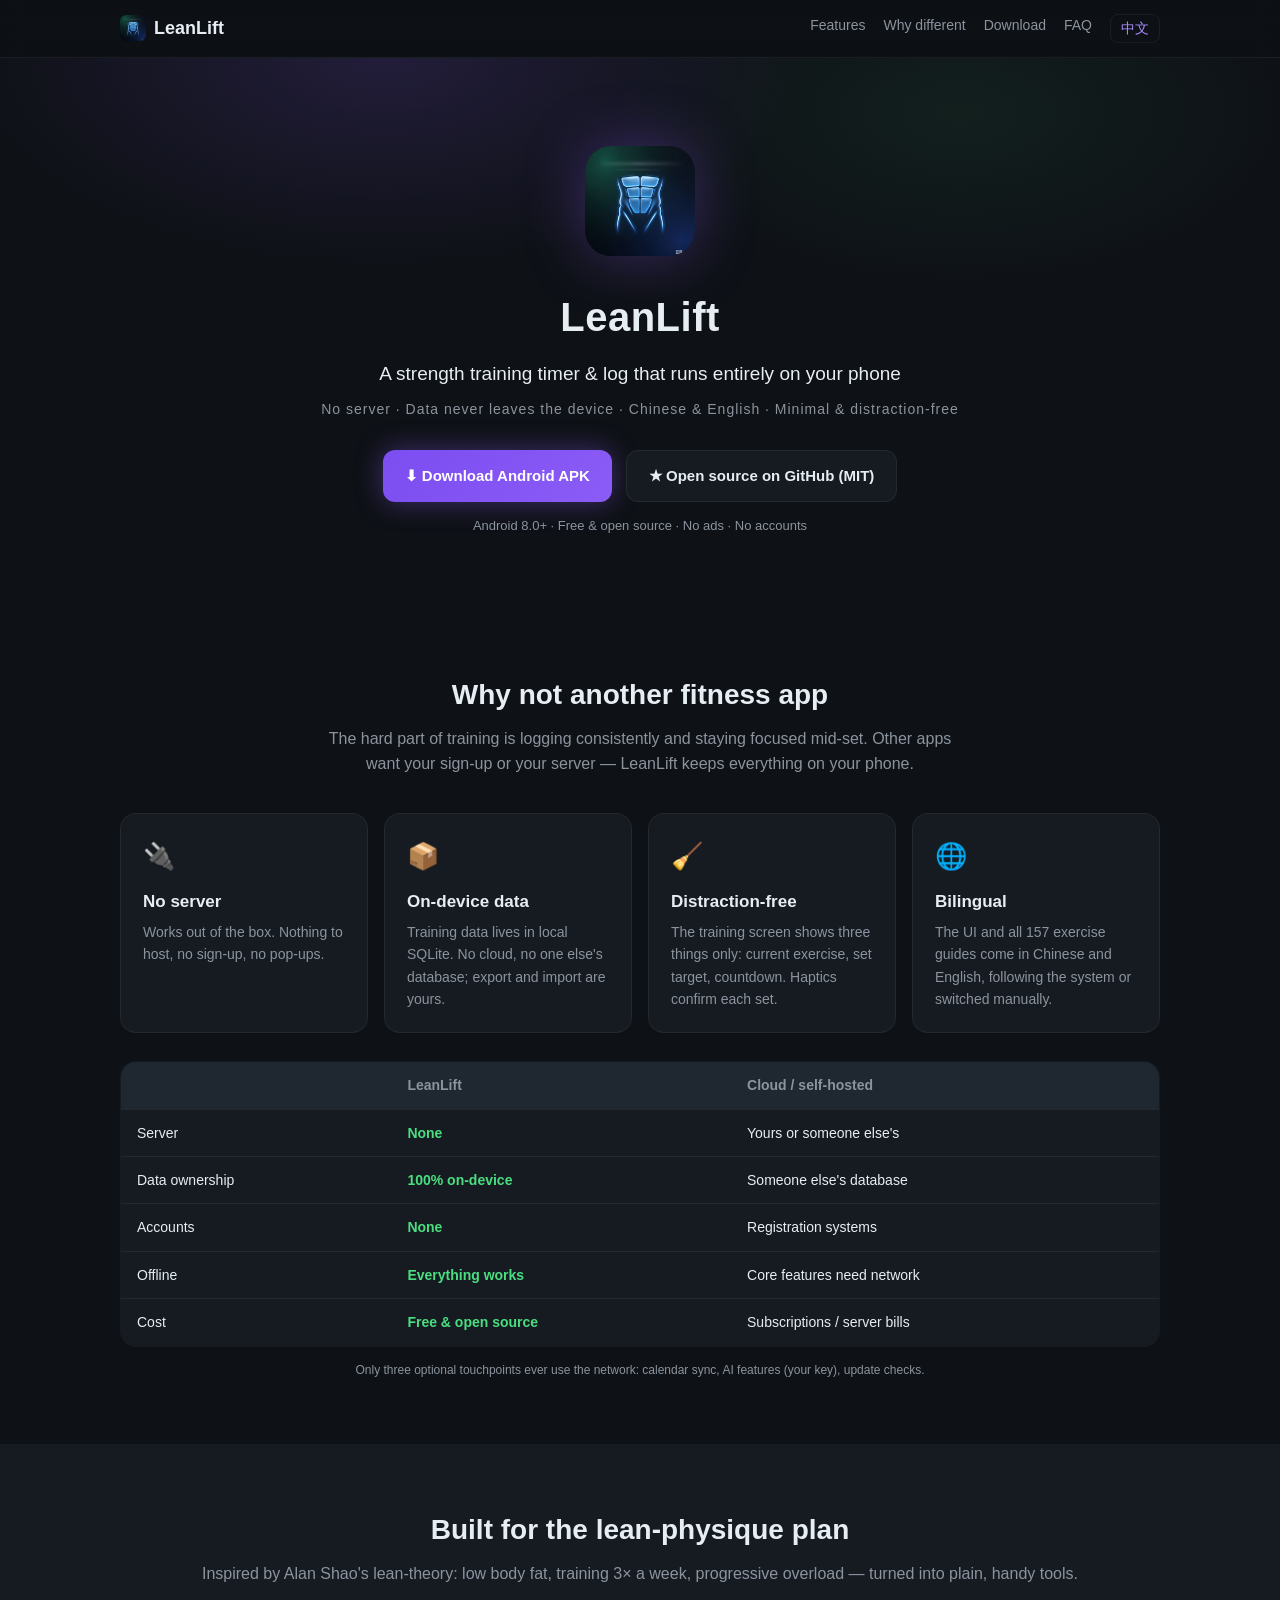
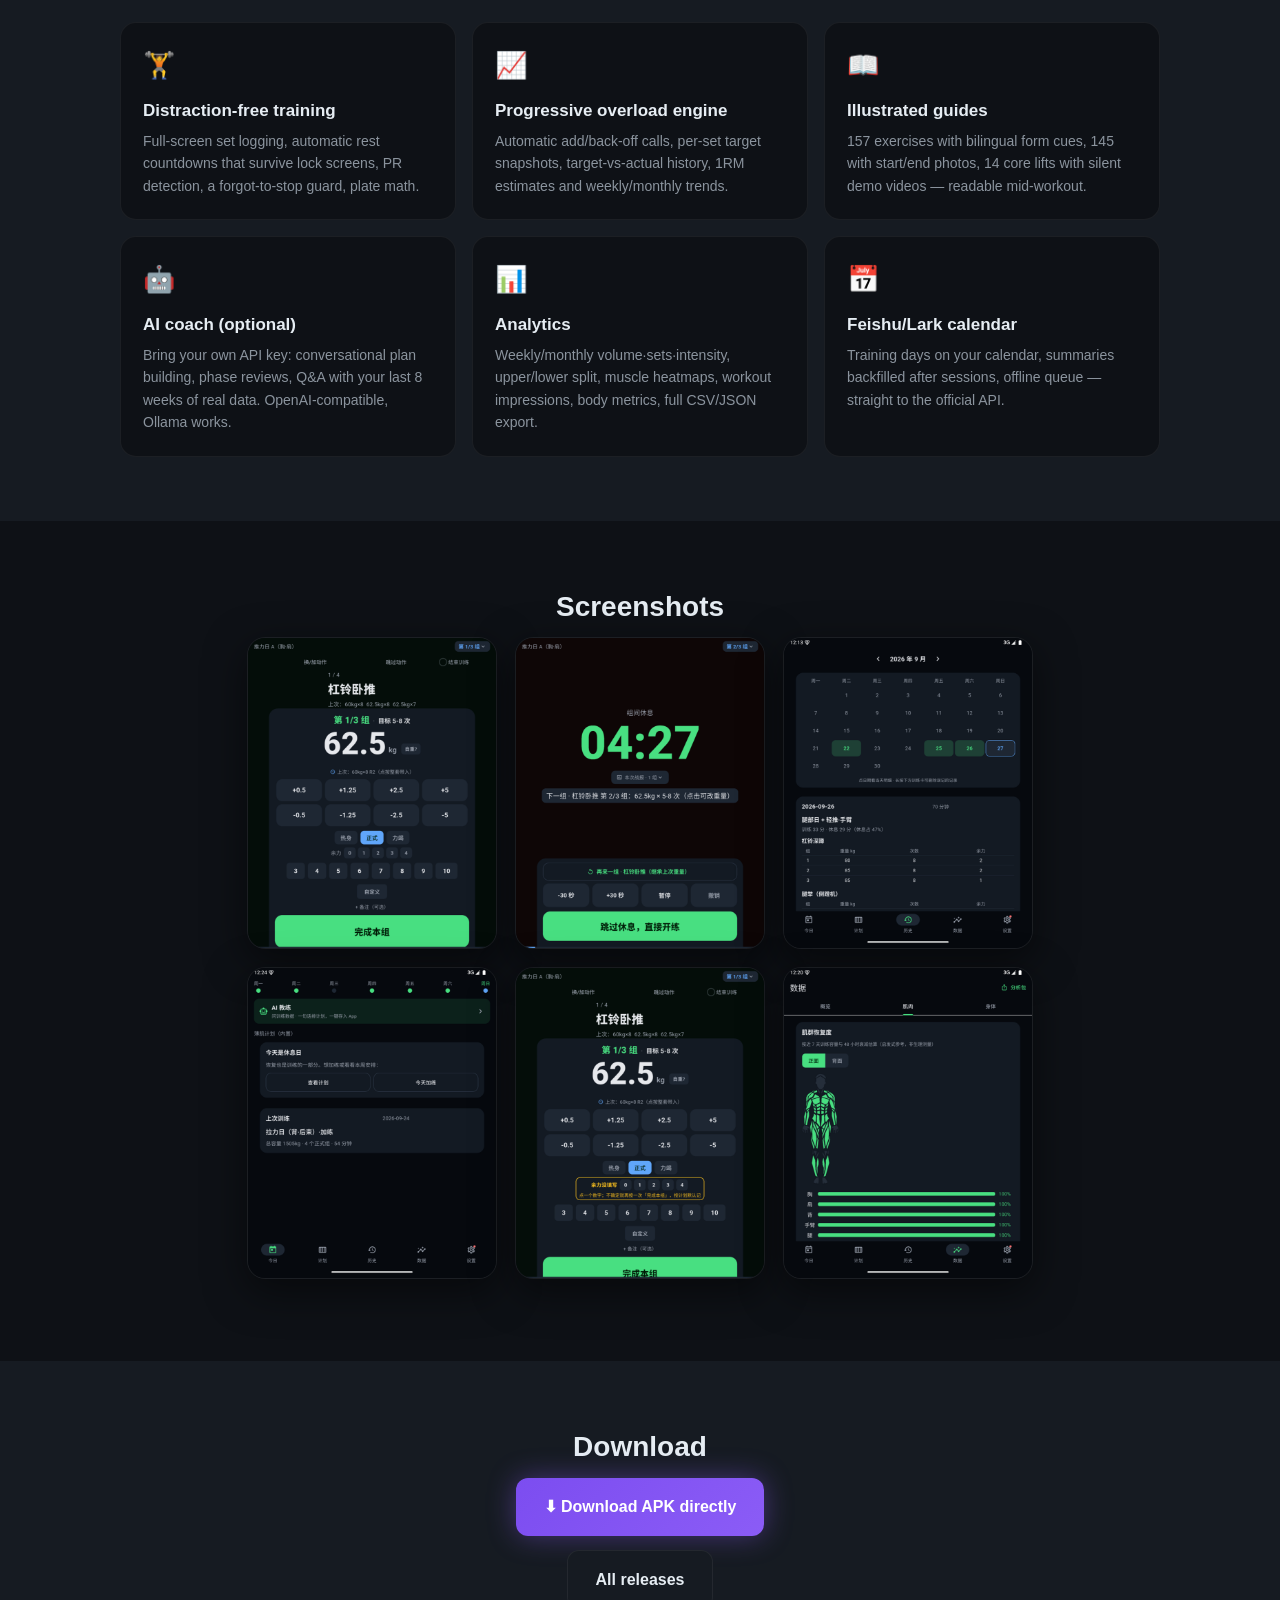
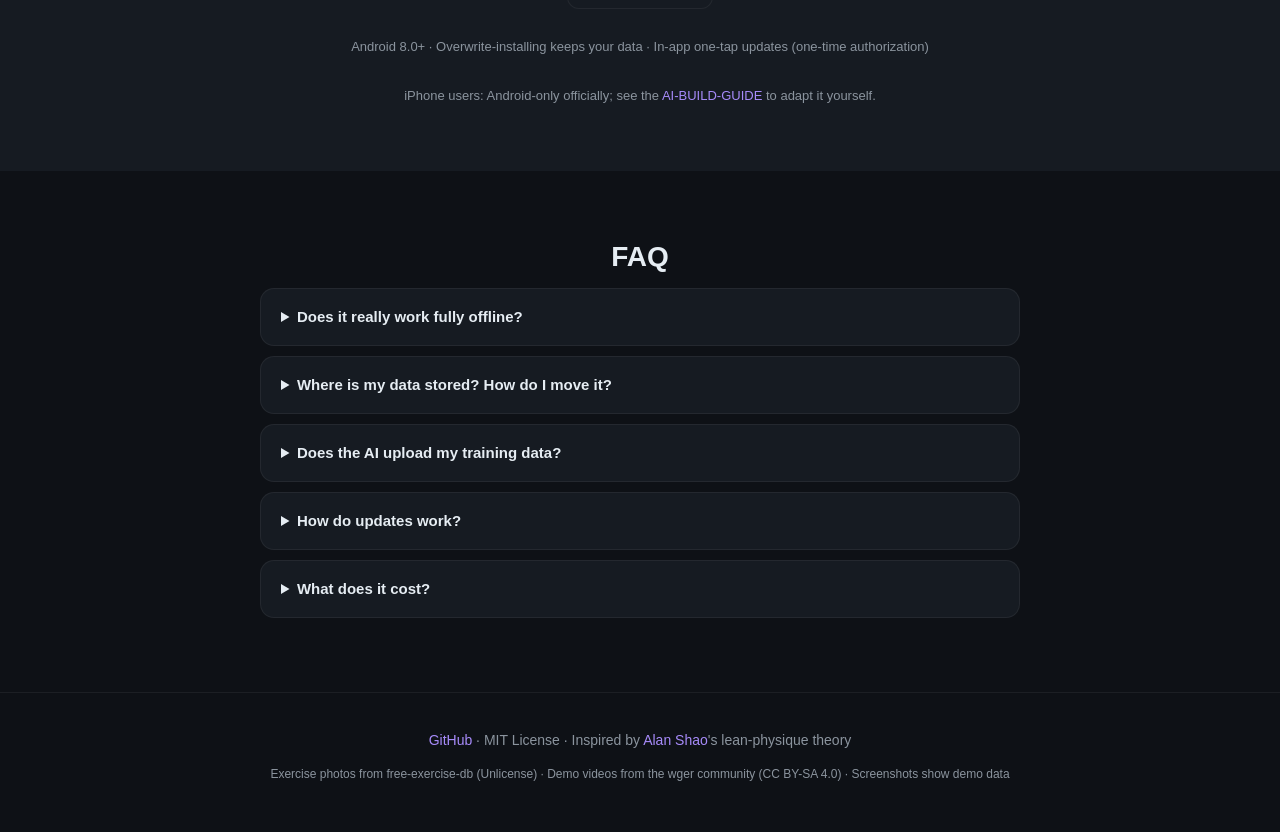
==== en.html @ 1f30006f "LeanLift 官网 v1：暗色双语静态站" ====
<!DOCTYPE html>
<html lang="en">
<head>
<meta charset="UTF-8">
<meta name="viewport" content="width=device-width, initial-scale=1.0">
<title>LeanLift — Strength training timer & log that runs entirely on your phone</title>
<meta name="description" content="No server, your data never leaves the device, bilingual, minimal and distraction-free. Open-source strength training timer & logger.">
<link rel="icon" href="assets/icon.png">
<link rel="stylesheet" href="styles.css">
</head>
<body>

<nav class="nav">
  <div class="nav-inner">
    <a class="brand" href="#"><img src="assets/icon.png" alt=""> LeanLift</a>
    <div class="nav-links">
      <a href="#features">Features</a>
      <a href="#why">Why different</a>
      <a href="#download">Download</a>
      <a href="#faq">FAQ</a>
      <a class="lang" href="index.html">中文</a>
    </div>
  </div>
</nav>

<header class="hero">
  <div class="hero-inner">
    <img class="hero-logo" src="assets/icon.png" alt="LeanLift">
    <h1>LeanLift</h1>
    <p class="tagline">A strength training timer &amp; log that runs entirely on your phone</p>
    <p class="pillars">No server · Data never leaves the device · Chinese &amp; English · Minimal &amp; distraction-free</p>
    <div class="hero-actions">
      <a class="btn primary" id="download-btn" href="https://github.com/kelinpan0524-cell/leanlift/releases/latest">
        ⬇ Download Android APK <span class="ver" id="ver">v?</span>
      </a>
      <a class="btn ghost" href="https://github.com/kelinpan0524-cell/leanlift">★ Open source on GitHub (MIT)</a>
    </div>
    <p class="note">Android 8.0+ · Free &amp; open source · No ads · No accounts</p>
  </div>
</header>

<section id="why" class="section">
  <h2>Why not another fitness app</h2>
  <p class="section-sub">The hard part of training is logging consistently and staying focused mid-set. Other apps want your sign-up or your server — LeanLift keeps everything on your phone.</p>
  <div class="grid four">
    <div class="card"><div class="emoji">🔌</div><h3>No server</h3><p>Works out of the box. Nothing to host, no sign-up, no pop-ups.</p></div>
    <div class="card"><div class="emoji">📦</div><h3>On-device data</h3><p>Training data lives in local SQLite. No cloud, no one else's database; export and import are yours.</p></div>
    <div class="card"><div class="emoji">🧹</div><h3>Distraction-free</h3><p>The training screen shows three things only: current exercise, set target, countdown. Haptics confirm each set.</p></div>
    <div class="card"><div class="emoji">🌐</div><h3>Bilingual</h3><p>The UI and all 157 exercise guides come in Chinese and English, following the system or switched manually.</p></div>
  </div>
  <table class="compare">
    <thead><tr><th></th><th class="hl">LeanLift</th><th>Cloud / self-hosted</th></tr></thead>
    <tbody>
      <tr><td>Server</td><td class="hl">None</td><td>Yours or someone else's</td></tr>
      <tr><td>Data ownership</td><td class="hl">100% on-device</td><td>Someone else's database</td></tr>
      <tr><td>Accounts</td><td class="hl">None</td><td>Registration systems</td></tr>
      <tr><td>Offline</td><td class="hl">Everything works</td><td>Core features need network</td></tr>
      <tr><td>Cost</td><td class="hl">Free &amp; open source</td><td>Subscriptions / server bills</td></tr>
    </tbody>
  </table>
  <p class="fineprint">Only three optional touchpoints ever use the network: calendar sync, AI features (your key), update checks.</p>
</section>

<section id="features" class="section alt">
  <h2>Built for the lean-physique plan</h2>
  <p class="section-sub">Inspired by Alan Shao's lean-theory: low body fat, training 3× a week, progressive overload — turned into plain, handy tools.</p>
  <div class="grid three">
    <div class="card"><div class="emoji">🏋️</div><h3>Distraction-free training</h3><p>Full-screen set logging, automatic rest countdowns that survive lock screens, PR detection, a forgot-to-stop guard, plate math.</p></div>
    <div class="card"><div class="emoji">📈</div><h3>Progressive overload engine</h3><p>Automatic add/back-off calls, per-set target snapshots, target-vs-actual history, 1RM estimates and weekly/monthly trends.</p></div>
    <div class="card"><div class="emoji">📖</div><h3>Illustrated guides</h3><p>157 exercises with bilingual form cues, 145 with start/end photos, 14 core lifts with silent demo videos — readable mid-workout.</p></div>
    <div class="card"><div class="emoji">🤖</div><h3>AI coach (optional)</h3><p>Bring your own API key: conversational plan building, phase reviews, Q&amp;A with your last 8 weeks of real data. OpenAI-compatible, Ollama works.</p></div>
    <div class="card"><div class="emoji">📊</div><h3>Analytics</h3><p>Weekly/monthly volume·sets·intensity, upper/lower split, muscle heatmaps, workout impressions, body metrics, full CSV/JSON export.</p></div>
    <div class="card"><div class="emoji">📅</div><h3>Feishu/Lark calendar</h3><p>Training days on your calendar, summaries backfilled after sessions, offline queue — straight to the official API.</p></div>
  </div>
</section>

<section class="section shots">
  <h2>Screenshots</h2>
  <div class="shot-row">
    <img src="assets/s2_lift.png" alt="Mid-set">
    <img src="assets/s3_rest.png" alt="Rest">
    <img src="assets/s4_history.png" alt="History">
  </div>
  <div class="shot-row">
    <img src="assets/s1_home.png" alt="Today">
    <img src="assets/s5_rir.png" alt="RIR reminder">
    <img src="assets/s6_heatmap.png" alt="Muscle heatmap">
  </div>
</section>

<section id="download" class="section alt download">
  <h2>Download</h2>
  <div class="dl-box">
    <a class="btn primary big" href="https://github.com/kelinpan0524-cell/leanlift/releases/latest/download/app-release.apk">⬇ Download APK directly</a>
    <a class="btn ghost big" href="https://github.com/kelinpan0524-cell/leanlift/releases">All releases</a>
    <p class="note">Android 8.0+ · Overwrite-installing keeps your data · In-app one-tap updates (one-time authorization)</p>
    <p class="note">iPhone users: Android-only officially; see the <a href="https://github.com/kelinpan0524-cell/leanlift/blob/main/AI-BUILD-GUIDE.md">AI-BUILD-GUIDE</a> to adapt it yourself.</p>
  </div>
</section>

<section id="faq" class="section">
  <h2>FAQ</h2>
  <div class="faq">
    <details><summary>Does it really work fully offline?</summary><p>Yes. Training, logging, analytics and plans run locally. The three networked extras (calendar, AI, update checks) are all optional.</p></details>
    <details><summary>Where is my data stored? How do I move it?</summary><p>Local SQLite on your phone. Settings offers full JSON export/restore and CSV export — copy the archive to move devices.</p></details>
    <details><summary>Does the AI upload my training data?</summary><p>Only when you actively use an AI feature, and only the needed content (e.g. an 8-week summary) goes directly to the provider you configured. Keys stay on-device; there is no middleman server.</p></details>
    <details><summary>How do updates work?</summary><p>Settings → App Update, one tap. Or download the latest APK from this page and overwrite-install — data survives.</p></details>
    <details><summary>What does it cost?</summary><p>Nothing. MIT open source, no ads, no in-app purchases, no analytics.</p></details>
  </div>
</section>

<footer class="footer">
  <p><a href="https://github.com/kelinpan0524-cell/leanlift">GitHub</a> · MIT License · Inspired by <a href="https://x.com/AlanShao111">Alan Shao</a>'s lean-physique theory</p>
  <p class="fineprint">Exercise photos from free-exercise-db (Unlicense) · Demo videos from the wger community (CC BY-SA 4.0) · Screenshots show demo data</p>
</footer>

<script src="site.js"></script>
</body>
</html>
---- styles.css ----
:root {
  --bg: #0E1116;
  --card: #161B22;
  --card-hi: #1F2730;
  --border: rgba(255, 255, 255, 0.06);
  --text: #E6EDF3;
  --dim: #8B949E;
  --violet: #8B5CF6;
  --violet-soft: #A78BFA;
  --green: #4ADE80;
  --amber: #FBBF24;
}
* { box-sizing: border-box; margin: 0; padding: 0; }
html { scroll-behavior: smooth; }
body {
  background: var(--bg);
  color: var(--text);
  font-family: -apple-system, BlinkMacSystemFont, "Segoe UI", "PingFang SC",
    "Hiragino Sans GB", "Microsoft YaHei", sans-serif;
  line-height: 1.6;
}
a { color: var(--violet-soft); text-decoration: none; }
a:hover { text-decoration: underline; }

/* nav */
.nav { position: sticky; top: 0; z-index: 10; background: rgba(14,17,22,.85); backdrop-filter: blur(10px); border-bottom: 1px solid var(--border); }
.nav-inner { max-width: 1080px; margin: 0 auto; padding: 14px 20px; display: flex; justify-content: space-between; align-items: center; }
.brand { display: flex; align-items: center; gap: 8px; font-weight: 800; font-size: 18px; color: var(--text); }
.brand img { width: 26px; height: 26px; border-radius: 6px; }
.nav-links { display: flex; gap: 18px; font-size: 14px; }
.nav-links a { color: var(--dim); }
.nav-links a:hover { color: var(--text); text-decoration: none; }
.nav-links .lang { color: var(--violet-soft); border: 1px solid var(--border); border-radius: 8px; padding: 2px 10px; }

/* hero */
.hero { text-align: center; padding: 88px 20px 72px;
  background:
    radial-gradient(600px 300px at 30% 0%, rgba(139,92,246,.16), transparent 70%),
    radial-gradient(500px 260px at 75% 10%, rgba(74,222,128,.07), transparent 70%);
}
.hero-logo { width: 110px; height: 110px; border-radius: 26px; box-shadow: 0 0 60px rgba(139,92,246,.35); margin-bottom: 22px; }
.hero h1 { font-size: 40px; letter-spacing: .5px; }
.en-name { color: var(--violet-soft); font-weight: 300; }
.tagline { color: var(--text); font-size: 19px; margin-top: 10px; }
.pillars { color: var(--dim); margin-top: 8px; font-size: 14px; letter-spacing: 1px; }
.hero-actions { margin-top: 30px; display: flex; gap: 14px; justify-content: center; flex-wrap: wrap; }
.note { color: var(--dim); font-size: 13px; margin-top: 14px; }

/* buttons */
.btn { display: inline-flex; align-items: center; gap: 8px; border-radius: 12px; padding: 13px 22px; font-size: 15px; font-weight: 700; transition: transform .12s ease, box-shadow .12s ease; }
.btn:hover { text-decoration: none; transform: translateY(-1px); }
.btn.primary { background: linear-gradient(135deg, #7C4DF0, #8B5CF6); color: #fff; box-shadow: 0 0 28px rgba(139,92,246,.4); }
.btn.ghost { border: 1px solid var(--border); color: var(--text); background: var(--card); }
.btn.big { padding: 16px 28px; font-size: 16px; }
.ver { background: rgba(255,255,255,.18); border-radius: 8px; padding: 1px 8px; font-size: 12px; font-weight: 600; }

/* sections */
.section { max-width: 1080px; margin: 0 auto; padding: 64px 20px; }
.section.alt { background: var(--card); max-width: none; }
.section.alt > * { max-width: 1040px; margin-left: auto; margin-right: auto; }
.section h2 { font-size: 28px; text-align: center; margin-bottom: 8px; }
.section-sub { color: var(--dim); text-align: center; max-width: 640px; margin: 0 auto 36px; }

/* grids & cards */
.grid { display: grid; gap: 16px; }
.grid.four { grid-template-columns: repeat(auto-fit, minmax(220px, 1fr)); }
.grid.three { grid-template-columns: repeat(auto-fit, minmax(280px, 1fr)); }
.card { background: var(--card); border: 1px solid var(--border); border-radius: 16px; padding: 22px; }
.section.alt .card { background: var(--bg); }
.card .emoji { font-size: 26px; margin-bottom: 10px; }
.card h3 { font-size: 17px; margin-bottom: 6px; }
.card p { color: var(--dim); font-size: 14px; }

/* compare table */
.compare { width: 100%; border-collapse: collapse; margin-top: 28px; background: var(--card); border-radius: 16px; overflow: hidden; border: 1px solid var(--border); font-size: 14px; }
.compare th, .compare td { padding: 12px 16px; text-align: left; border-bottom: 1px solid var(--border); }
.compare th { color: var(--dim); font-weight: 600; background: var(--card-hi); }
.compare td.hl { color: var(--green); font-weight: 700; }
.compare tr:last-child td { border-bottom: none; }
.fineprint { color: var(--dim); font-size: 12px; text-align: center; margin-top: 14px; }

/* screenshots */
.shots { text-align: center; }
.shot-row { display: flex; gap: 18px; justify-content: center; flex-wrap: wrap; margin-bottom: 18px; }
.shot-row img { width: 250px; border-radius: 18px; border: 1px solid var(--border); box-shadow: 0 12px 40px rgba(0,0,0,.5); }

/* download */
.download { text-align: center; }
.dl-box { display: flex; flex-direction: column; align-items: center; gap: 14px; }

/* faq */
.faq { max-width: 760px; margin: 0 auto; }
.faq details { background: var(--card); border: 1px solid var(--border); border-radius: 14px; margin-bottom: 10px; padding: 16px 20px; }
.faq summary { cursor: pointer; font-weight: 600; font-size: 15px; }
.faq p { color: var(--dim); font-size: 14px; margin-top: 8px; }

/* footer */
.footer { border-top: 1px solid var(--border); text-align: center; padding: 36px 20px 48px; color: var(--dim); font-size: 14px; }

@media (max-width: 640px) {
  .hero h1 { font-size: 30px; }
  .nav-links a:not(.lang) { display: none; }
}
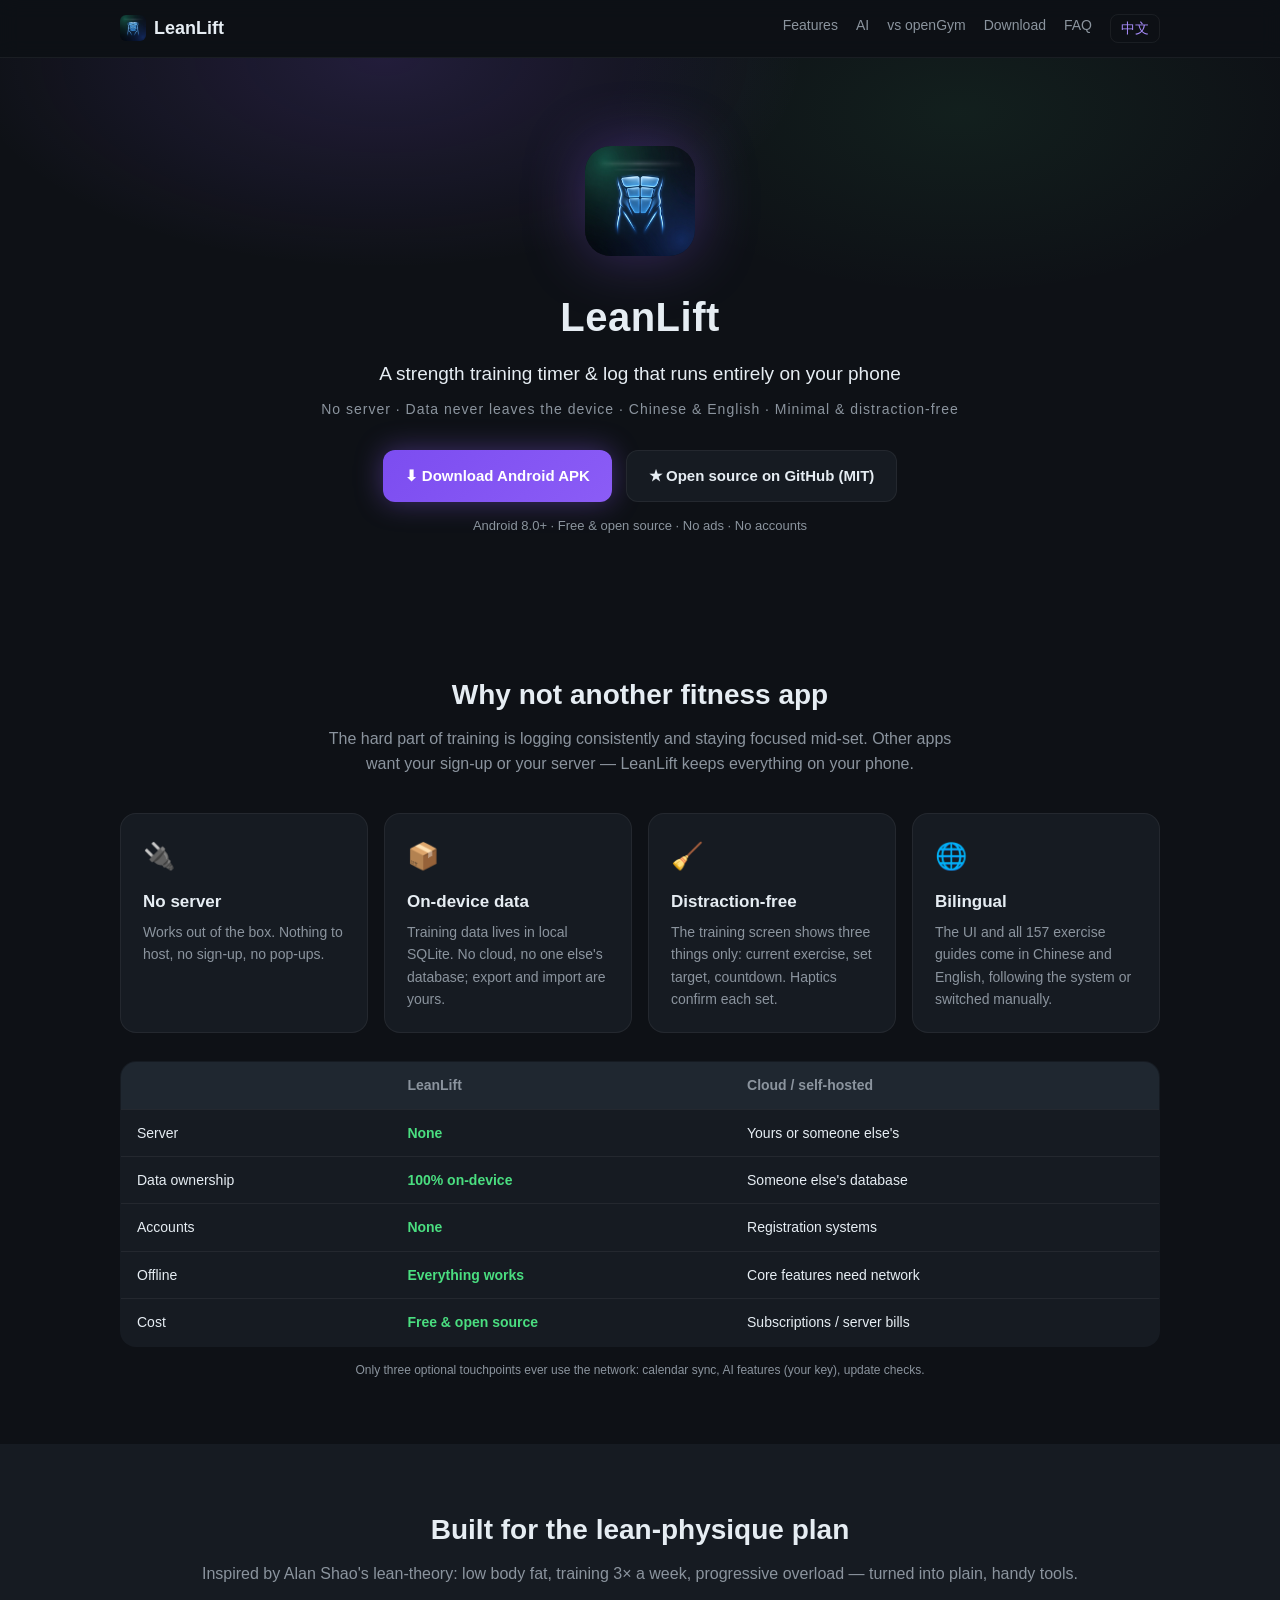
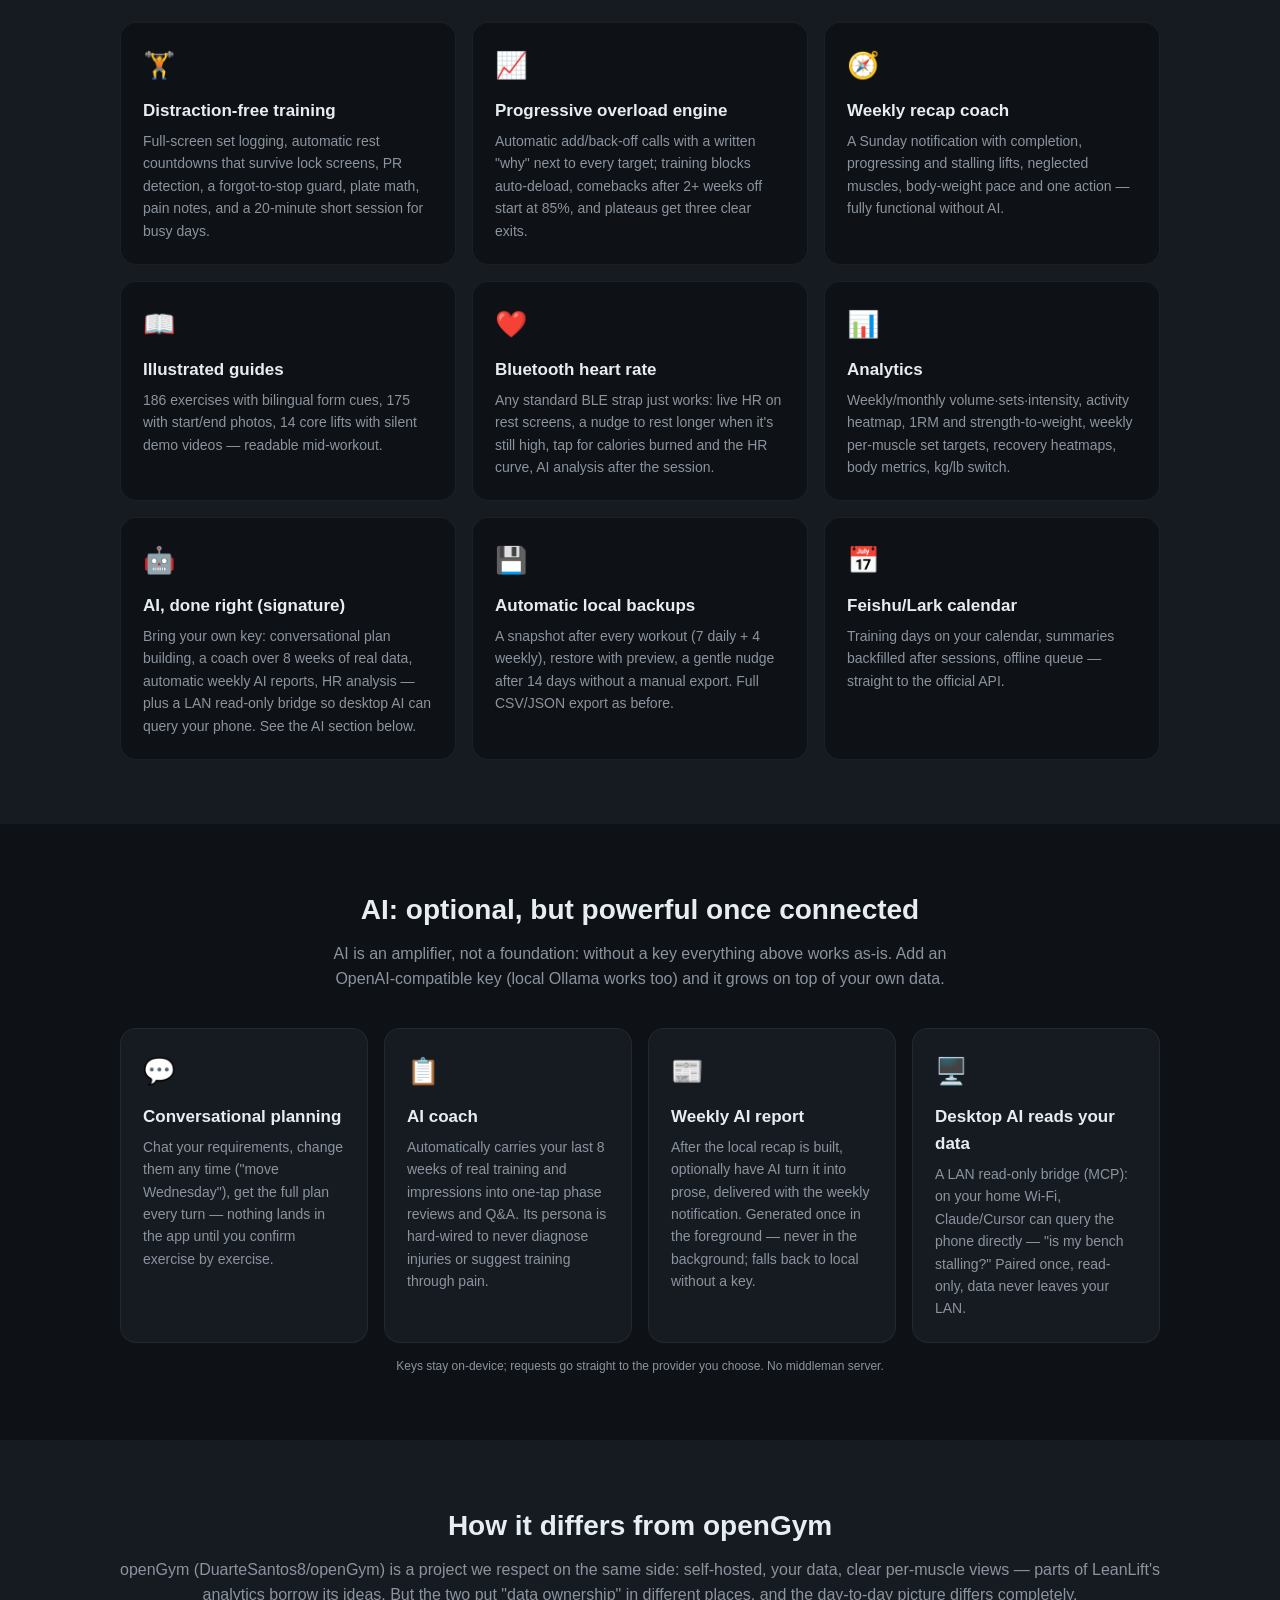
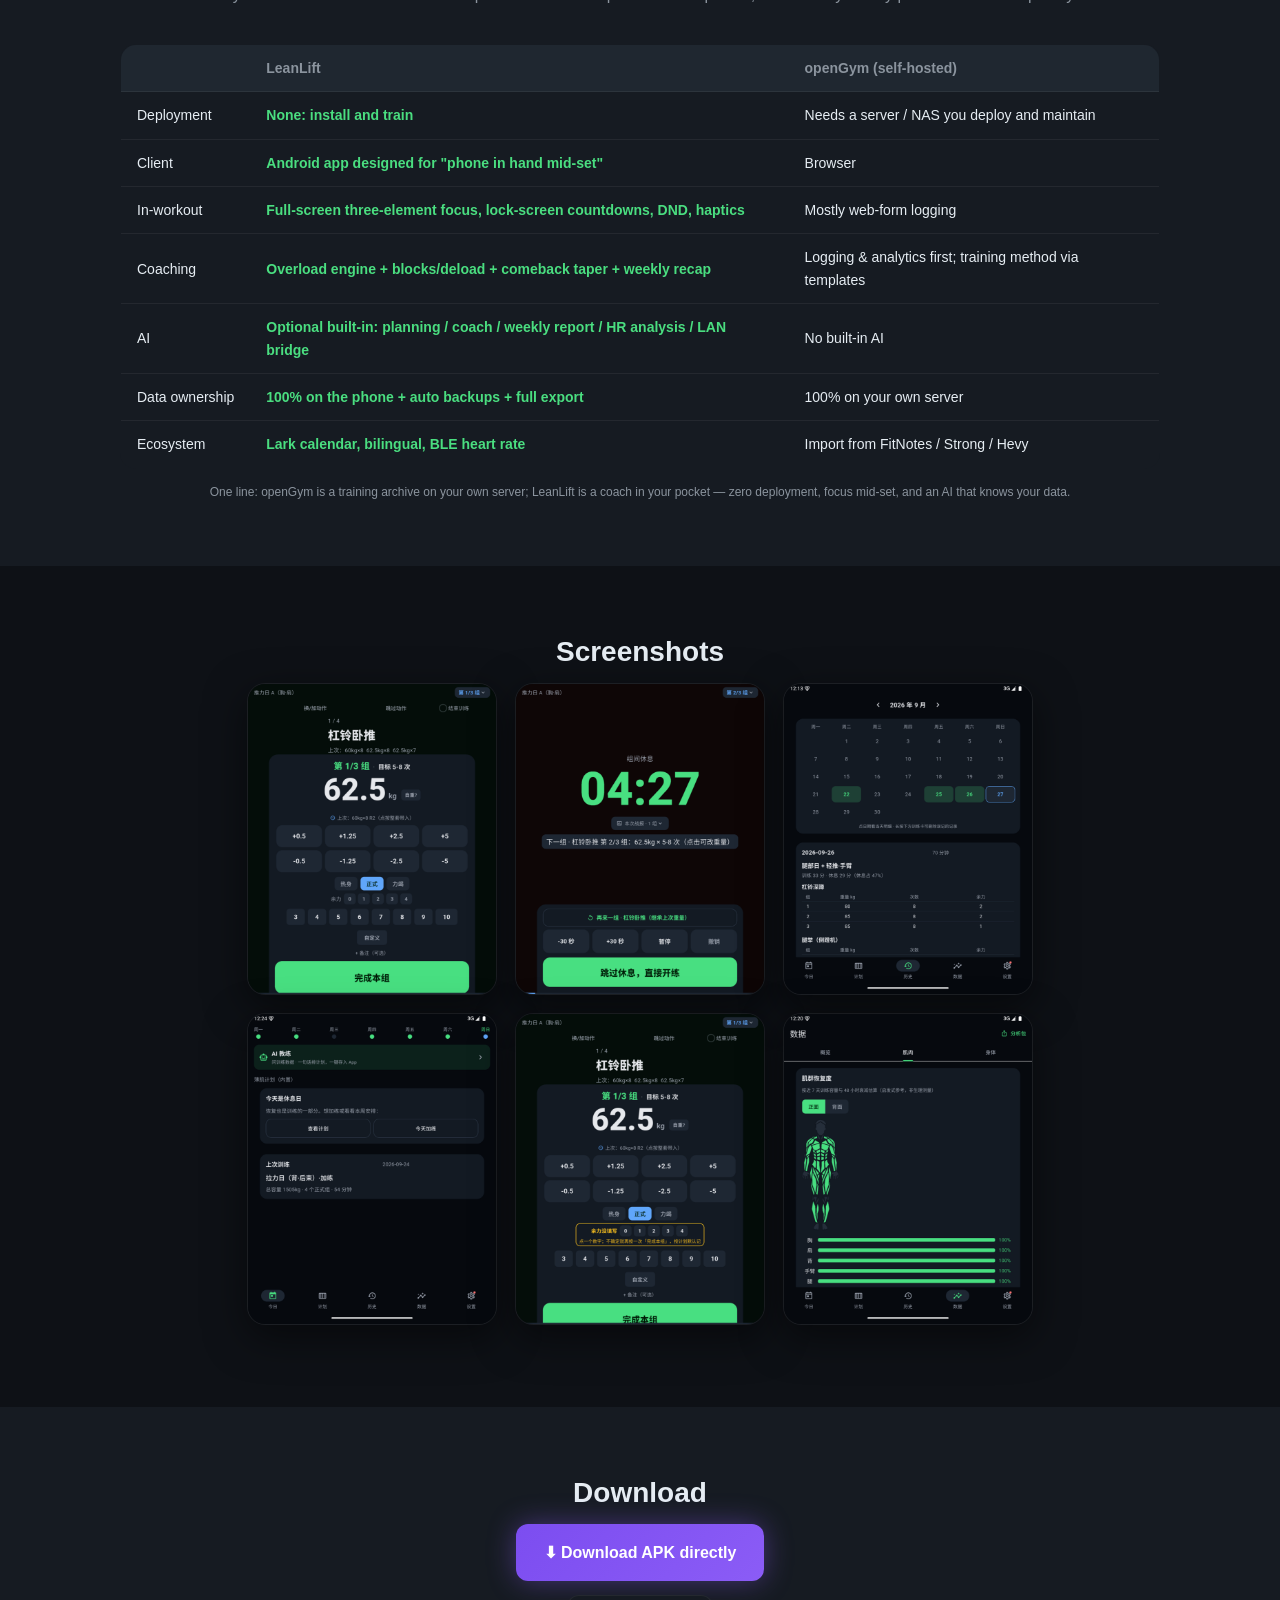
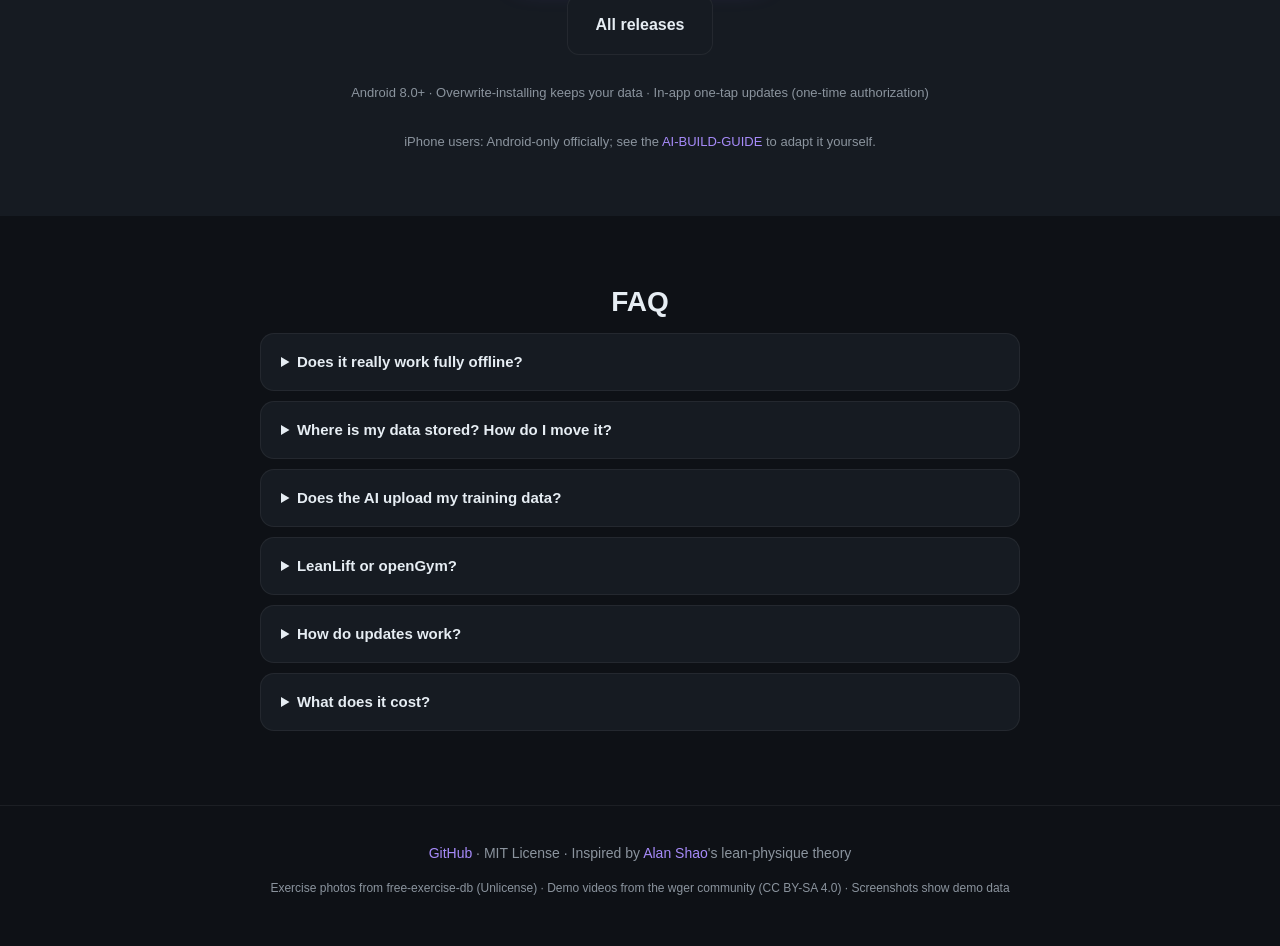
==== commit 7f918d0d: "v2.0 内容：AI 章节、openGym 对比、186 动作与全部新特性；FAQ 更新" ====
--- a/en.html
+++ b/en.html
@@ -15,7 +15,8 @@
     <a class="brand" href="#"><img src="assets/icon.png" alt=""> LeanLift</a>
     <div class="nav-links">
       <a href="#features">Features</a>
-      <a href="#why">Why different</a>
+      <a href="#ai">AI</a>
+      <a href="#vs-opengym">vs openGym</a>
       <a href="#download">Download</a>
       <a href="#faq">FAQ</a>
       <a class="lang" href="index.html">中文</a>
@@ -65,13 +66,46 @@
   <h2>Built for the lean-physique plan</h2>
   <p class="section-sub">Inspired by Alan Shao's lean-theory: low body fat, training 3× a week, progressive overload — turned into plain, handy tools.</p>
   <div class="grid three">
-    <div class="card"><div class="emoji">🏋️</div><h3>Distraction-free training</h3><p>Full-screen set logging, automatic rest countdowns that survive lock screens, PR detection, a forgot-to-stop guard, plate math.</p></div>
-    <div class="card"><div class="emoji">📈</div><h3>Progressive overload engine</h3><p>Automatic add/back-off calls, per-set target snapshots, target-vs-actual history, 1RM estimates and weekly/monthly trends.</p></div>
-    <div class="card"><div class="emoji">📖</div><h3>Illustrated guides</h3><p>157 exercises with bilingual form cues, 145 with start/end photos, 14 core lifts with silent demo videos — readable mid-workout.</p></div>
-    <div class="card"><div class="emoji">🤖</div><h3>AI coach (optional)</h3><p>Bring your own API key: conversational plan building, phase reviews, Q&amp;A with your last 8 weeks of real data. OpenAI-compatible, Ollama works.</p></div>
-    <div class="card"><div class="emoji">📊</div><h3>Analytics</h3><p>Weekly/monthly volume·sets·intensity, upper/lower split, muscle heatmaps, workout impressions, body metrics, full CSV/JSON export.</p></div>
+    <div class="card"><div class="emoji">🏋️</div><h3>Distraction-free training</h3><p>Full-screen set logging, automatic rest countdowns that survive lock screens, PR detection, a forgot-to-stop guard, plate math, pain notes, and a 20-minute short session for busy days.</p></div>
+    <div class="card"><div class="emoji">📈</div><h3>Progressive overload engine</h3><p>Automatic add/back-off calls with a written "why" next to every target; training blocks auto-deload, comebacks after 2+ weeks off start at 85%, and plateaus get three clear exits.</p></div>
+    <div class="card"><div class="emoji">🧭</div><h3>Weekly recap coach</h3><p>A Sunday notification with completion, progressing and stalling lifts, neglected muscles, body-weight pace and one action — fully functional without AI.</p></div>
+    <div class="card"><div class="emoji">📖</div><h3>Illustrated guides</h3><p>186 exercises with bilingual form cues, 175 with start/end photos, 14 core lifts with silent demo videos — readable mid-workout.</p></div>
+    <div class="card"><div class="emoji">❤️</div><h3>Bluetooth heart rate</h3><p>Any standard BLE strap just works: live HR on rest screens, a nudge to rest longer when it's still high, tap for calories burned and the HR curve, AI analysis after the session.</p></div>
+    <div class="card"><div class="emoji">📊</div><h3>Analytics</h3><p>Weekly/monthly volume·sets·intensity, activity heatmap, 1RM and strength-to-weight, weekly per-muscle set targets, recovery heatmaps, body metrics, kg/lb switch.</p></div>
+    <div class="card"><div class="emoji">🤖</div><h3>AI, done right (signature)</h3><p>Bring your own key: conversational plan building, a coach over 8 weeks of real data, automatic weekly AI reports, HR analysis — plus a LAN read-only bridge so desktop AI can query your phone. See the AI section below.</p></div>
+    <div class="card"><div class="emoji">💾</div><h3>Automatic local backups</h3><p>A snapshot after every workout (7 daily + 4 weekly), restore with preview, a gentle nudge after 14 days without a manual export. Full CSV/JSON export as before.</p></div>
     <div class="card"><div class="emoji">📅</div><h3>Feishu/Lark calendar</h3><p>Training days on your calendar, summaries backfilled after sessions, offline queue — straight to the official API.</p></div>
   </div>
+</section>
+
+<section id="ai" class="section">
+  <h2>AI: optional, but powerful once connected</h2>
+  <p class="section-sub">AI is an amplifier, not a foundation: without a key everything above works as-is. Add an OpenAI-compatible key (local Ollama works too) and it grows on top of your own data.</p>
+  <div class="grid four">
+    <div class="card"><div class="emoji">💬</div><h3>Conversational planning</h3><p>Chat your requirements, change them any time ("move Wednesday"), get the full plan every turn — nothing lands in the app until you confirm exercise by exercise.</p></div>
+    <div class="card"><div class="emoji">📋</div><h3>AI coach</h3><p>Automatically carries your last 8 weeks of real training and impressions into one-tap phase reviews and Q&amp;A. Its persona is hard-wired to never diagnose injuries or suggest training through pain.</p></div>
+    <div class="card"><div class="emoji">📰</div><h3>Weekly AI report</h3><p>After the local recap is built, optionally have AI turn it into prose, delivered with the weekly notification. Generated once in the foreground — never in the background; falls back to local without a key.</p></div>
+    <div class="card"><div class="emoji">🖥️</div><h3>Desktop AI reads your data</h3><p>A LAN read-only bridge (MCP): on your home Wi-Fi, Claude/Cursor can query the phone directly — "is my bench stalling?" Paired once, read-only, data never leaves your LAN.</p></div>
+  </div>
+  <p class="fineprint">Keys stay on-device; requests go straight to the provider you choose. No middleman server.</p>
+</section>
+
+<section id="vs-opengym" class="section alt">
+  <h2>How it differs from openGym</h2>
+  <p class="section-sub">openGym (DuarteSantos8/openGym) is a project we respect on the same side: self-hosted, your data, clear per-muscle views — parts of LeanLift's analytics borrow its ideas. But the two put "data ownership" in different places, and the day-to-day picture differs completely.</p>
+  <table class="compare">
+    <thead><tr><th></th><th class="hl">LeanLift</th><th>openGym (self-hosted)</th></tr></thead>
+    <tbody>
+      <tr><td>Deployment</td><td class="hl">None: install and train</td><td>Needs a server / NAS you deploy and maintain</td></tr>
+      <tr><td>Client</td><td class="hl">Android app designed for "phone in hand mid-set"</td><td>Browser</td></tr>
+      <tr><td>In-workout</td><td class="hl">Full-screen three-element focus, lock-screen countdowns, DND, haptics</td><td>Mostly web-form logging</td></tr>
+      <tr><td>Coaching</td><td class="hl">Overload engine + blocks/deload + comeback taper + weekly recap</td><td>Logging &amp; analytics first; training method via templates</td></tr>
+      <tr><td>AI</td><td class="hl">Optional built-in: planning / coach / weekly report / HR analysis / LAN bridge</td><td>No built-in AI</td></tr>
+      <tr><td>Data ownership</td><td class="hl">100% on the phone + auto backups + full export</td><td>100% on your own server</td></tr>
+      <tr><td>Ecosystem</td><td class="hl">Lark calendar, bilingual, BLE heart rate</td><td>Import from FitNotes / Strong / Hevy</td></tr>
+    </tbody>
+  </table>
+  <p class="fineprint">One line: openGym is a training archive on your own server; LeanLift is a coach in your pocket — zero deployment, focus mid-set, and an AI that knows your data.</p>
 </section>
 
 <section class="section shots">
@@ -101,9 +135,10 @@
 <section id="faq" class="section">
   <h2>FAQ</h2>
   <div class="faq">
-    <details><summary>Does it really work fully offline?</summary><p>Yes. Training, logging, analytics and plans run locally. The three networked extras (calendar, AI, update checks) are all optional.</p></details>
-    <details><summary>Where is my data stored? How do I move it?</summary><p>Local SQLite on your phone. Settings offers full JSON export/restore and CSV export — copy the archive to move devices.</p></details>
-    <details><summary>Does the AI upload my training data?</summary><p>Only when you actively use an AI feature, and only the needed content (e.g. an 8-week summary) goes directly to the provider you configured. Keys stay on-device; there is no middleman server.</p></details>
+    <details><summary>Does it really work fully offline?</summary><p>Yes. Training, logging, analytics, plans, the weekly recap and auto backups all run locally. The three networked extras (calendar, AI, update checks) are all optional.</p></details>
+    <details><summary>Where is my data stored? How do I move it?</summary><p>Local SQLite on your phone. A snapshot is saved after every workout (7 daily + 4 weekly), and Settings offers full JSON export/restore and CSV export — copy the archive to move devices.</p></details>
+    <details><summary>Does the AI upload my training data?</summary><p>Only when you actively use an AI feature, and only the needed content (e.g. an 8-week summary) goes directly to the provider you configured. Keys stay on-device; there is no middleman server. The weekly AI report is off by default and, once enabled, generated once in the foreground.</p></details>
+    <details><summary>LeanLift or openGym?</summary><p>Want zero deployment, focus mid-set, an overload engine and optional AI — LeanLift. Already running a NAS/server, prefer browser management, or migrating from FitNotes/Strong/Hevy — openGym is great too.</p></details>
     <details><summary>How do updates work?</summary><p>Settings → App Update, one tap. Or download the latest APK from this page and overwrite-install — data survives.</p></details>
     <details><summary>What does it cost?</summary><p>Nothing. MIT open source, no ads, no in-app purchases, no analytics.</p></details>
   </div>
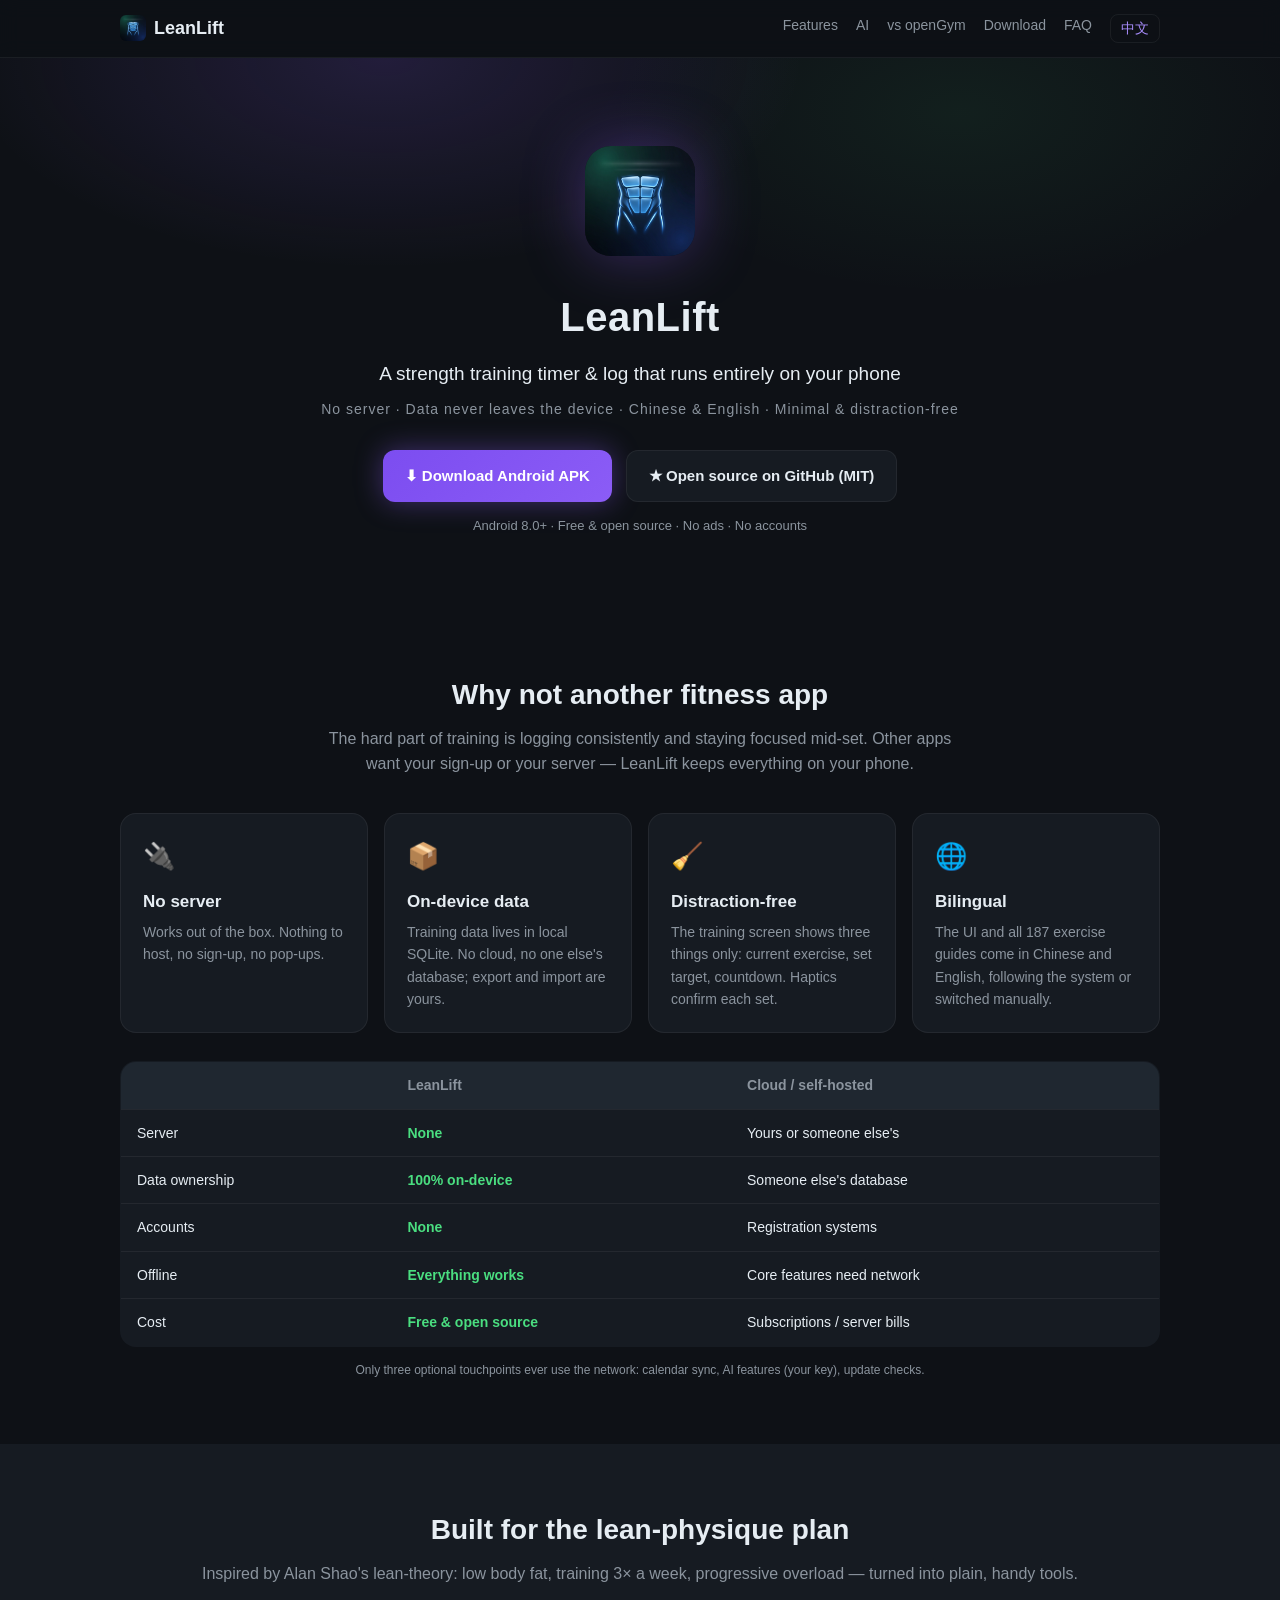
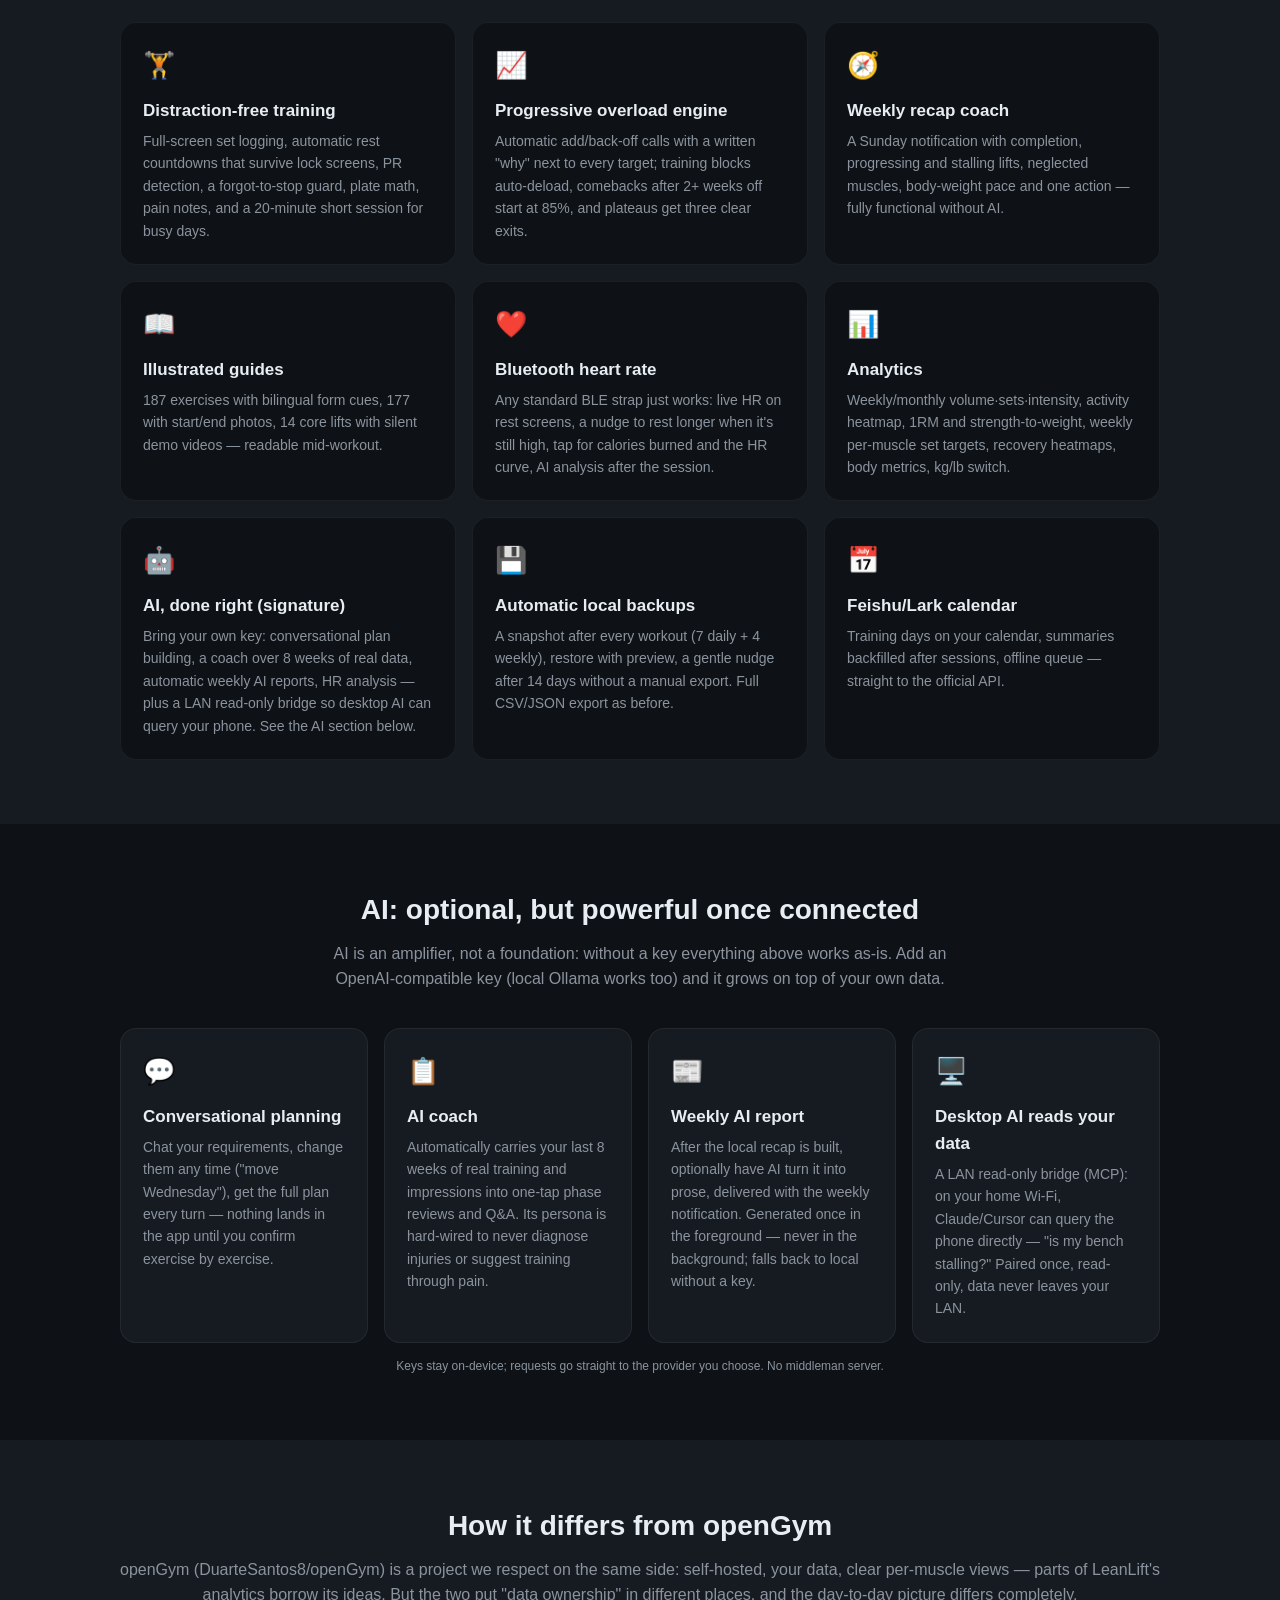
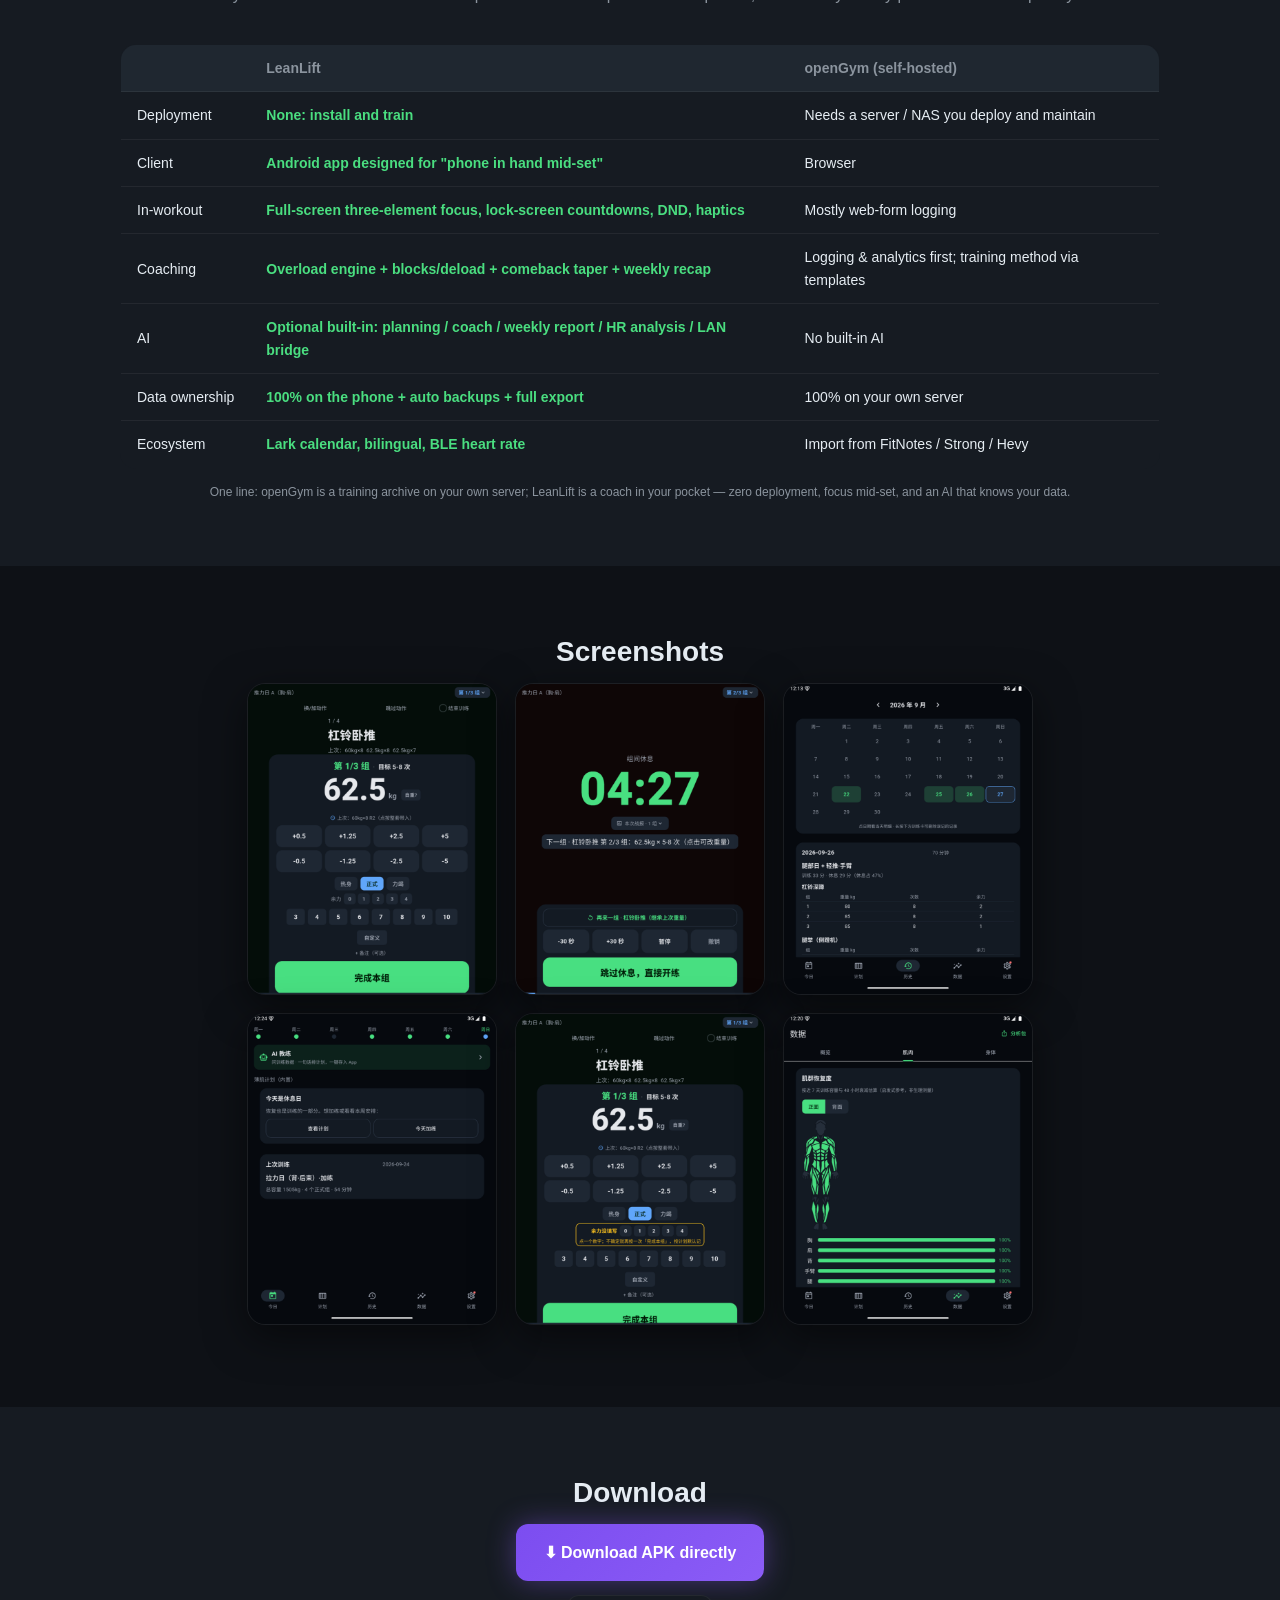
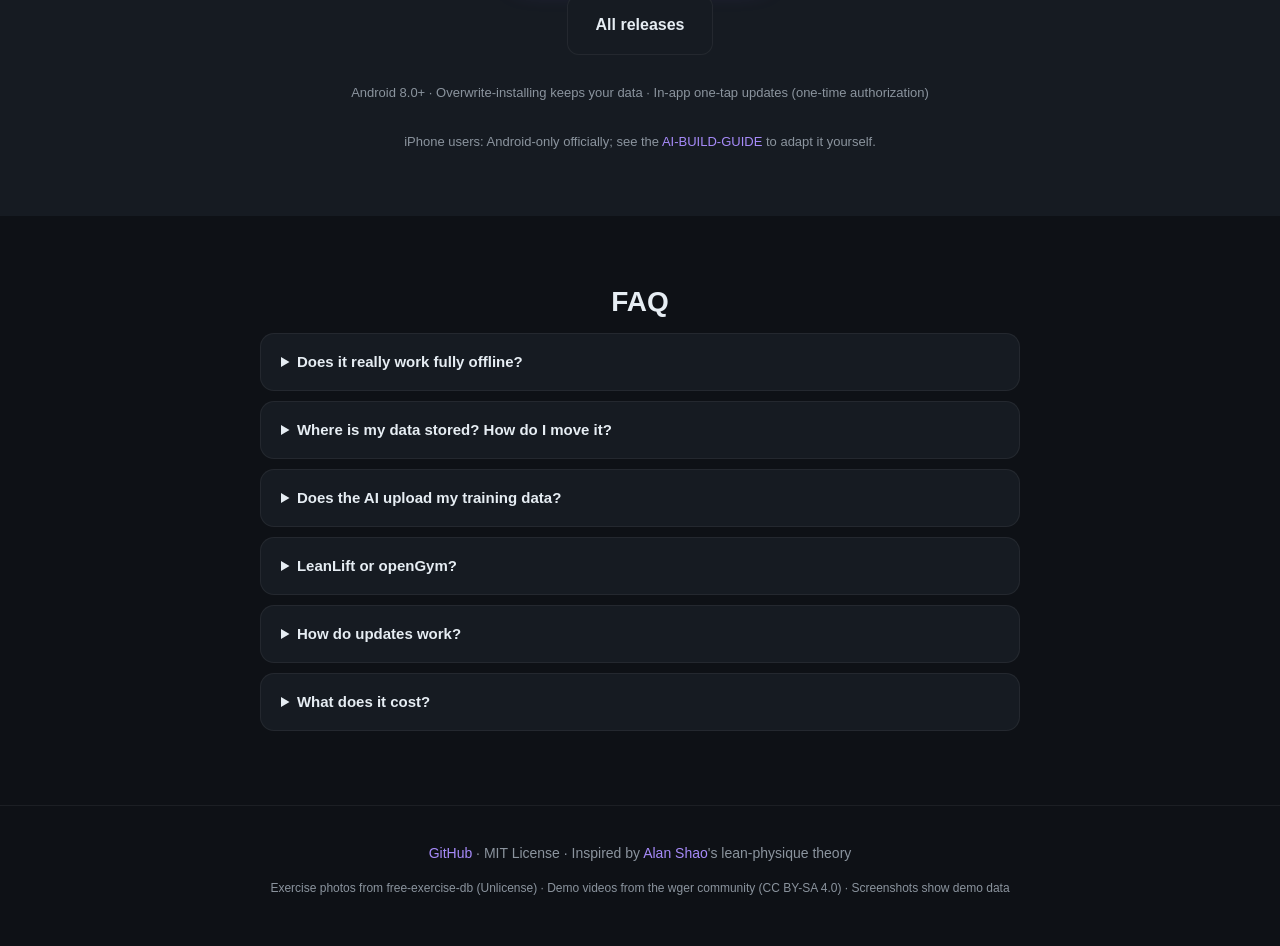
==== commit 1ac6d520: "[ZCode] 同步官网 187 动作与 177 实拍图数量，修复版本号徽标空态展示" ====
--- a/en.html
+++ b/en.html
@@ -32,7 +32,7 @@
     <p class="pillars">No server · Data never leaves the device · Chinese &amp; English · Minimal &amp; distraction-free</p>
     <div class="hero-actions">
       <a class="btn primary" id="download-btn" href="https://github.com/kelinpan0524-cell/leanlift/releases/latest">
-        ⬇ Download Android APK <span class="ver" id="ver">v?</span>
+        ⬇ Download Android APK <span class="ver" id="ver" hidden></span>
       </a>
       <a class="btn ghost" href="https://github.com/kelinpan0524-cell/leanlift">★ Open source on GitHub (MIT)</a>
     </div>
@@ -47,7 +47,7 @@
     <div class="card"><div class="emoji">🔌</div><h3>No server</h3><p>Works out of the box. Nothing to host, no sign-up, no pop-ups.</p></div>
     <div class="card"><div class="emoji">📦</div><h3>On-device data</h3><p>Training data lives in local SQLite. No cloud, no one else's database; export and import are yours.</p></div>
     <div class="card"><div class="emoji">🧹</div><h3>Distraction-free</h3><p>The training screen shows three things only: current exercise, set target, countdown. Haptics confirm each set.</p></div>
-    <div class="card"><div class="emoji">🌐</div><h3>Bilingual</h3><p>The UI and all 157 exercise guides come in Chinese and English, following the system or switched manually.</p></div>
+    <div class="card"><div class="emoji">🌐</div><h3>Bilingual</h3><p>The UI and all 187 exercise guides come in Chinese and English, following the system or switched manually.</p></div>
   </div>
   <table class="compare">
     <thead><tr><th></th><th class="hl">LeanLift</th><th>Cloud / self-hosted</th></tr></thead>
@@ -69,7 +69,7 @@
     <div class="card"><div class="emoji">🏋️</div><h3>Distraction-free training</h3><p>Full-screen set logging, automatic rest countdowns that survive lock screens, PR detection, a forgot-to-stop guard, plate math, pain notes, and a 20-minute short session for busy days.</p></div>
     <div class="card"><div class="emoji">📈</div><h3>Progressive overload engine</h3><p>Automatic add/back-off calls with a written "why" next to every target; training blocks auto-deload, comebacks after 2+ weeks off start at 85%, and plateaus get three clear exits.</p></div>
     <div class="card"><div class="emoji">🧭</div><h3>Weekly recap coach</h3><p>A Sunday notification with completion, progressing and stalling lifts, neglected muscles, body-weight pace and one action — fully functional without AI.</p></div>
-    <div class="card"><div class="emoji">📖</div><h3>Illustrated guides</h3><p>186 exercises with bilingual form cues, 175 with start/end photos, 14 core lifts with silent demo videos — readable mid-workout.</p></div>
+    <div class="card"><div class="emoji">📖</div><h3>Illustrated guides</h3><p>187 exercises with bilingual form cues, 177 with start/end photos, 14 core lifts with silent demo videos — readable mid-workout.</p></div>
     <div class="card"><div class="emoji">❤️</div><h3>Bluetooth heart rate</h3><p>Any standard BLE strap just works: live HR on rest screens, a nudge to rest longer when it's still high, tap for calories burned and the HR curve, AI analysis after the session.</p></div>
     <div class="card"><div class="emoji">📊</div><h3>Analytics</h3><p>Weekly/monthly volume·sets·intensity, activity heatmap, 1RM and strength-to-weight, weekly per-muscle set targets, recovery heatmaps, body metrics, kg/lb switch.</p></div>
     <div class="card"><div class="emoji">🤖</div><h3>AI, done right (signature)</h3><p>Bring your own key: conversational plan building, a coach over 8 weeks of real data, automatic weekly AI reports, HR analysis — plus a LAN read-only bridge so desktop AI can query your phone. See the AI section below.</p></div>
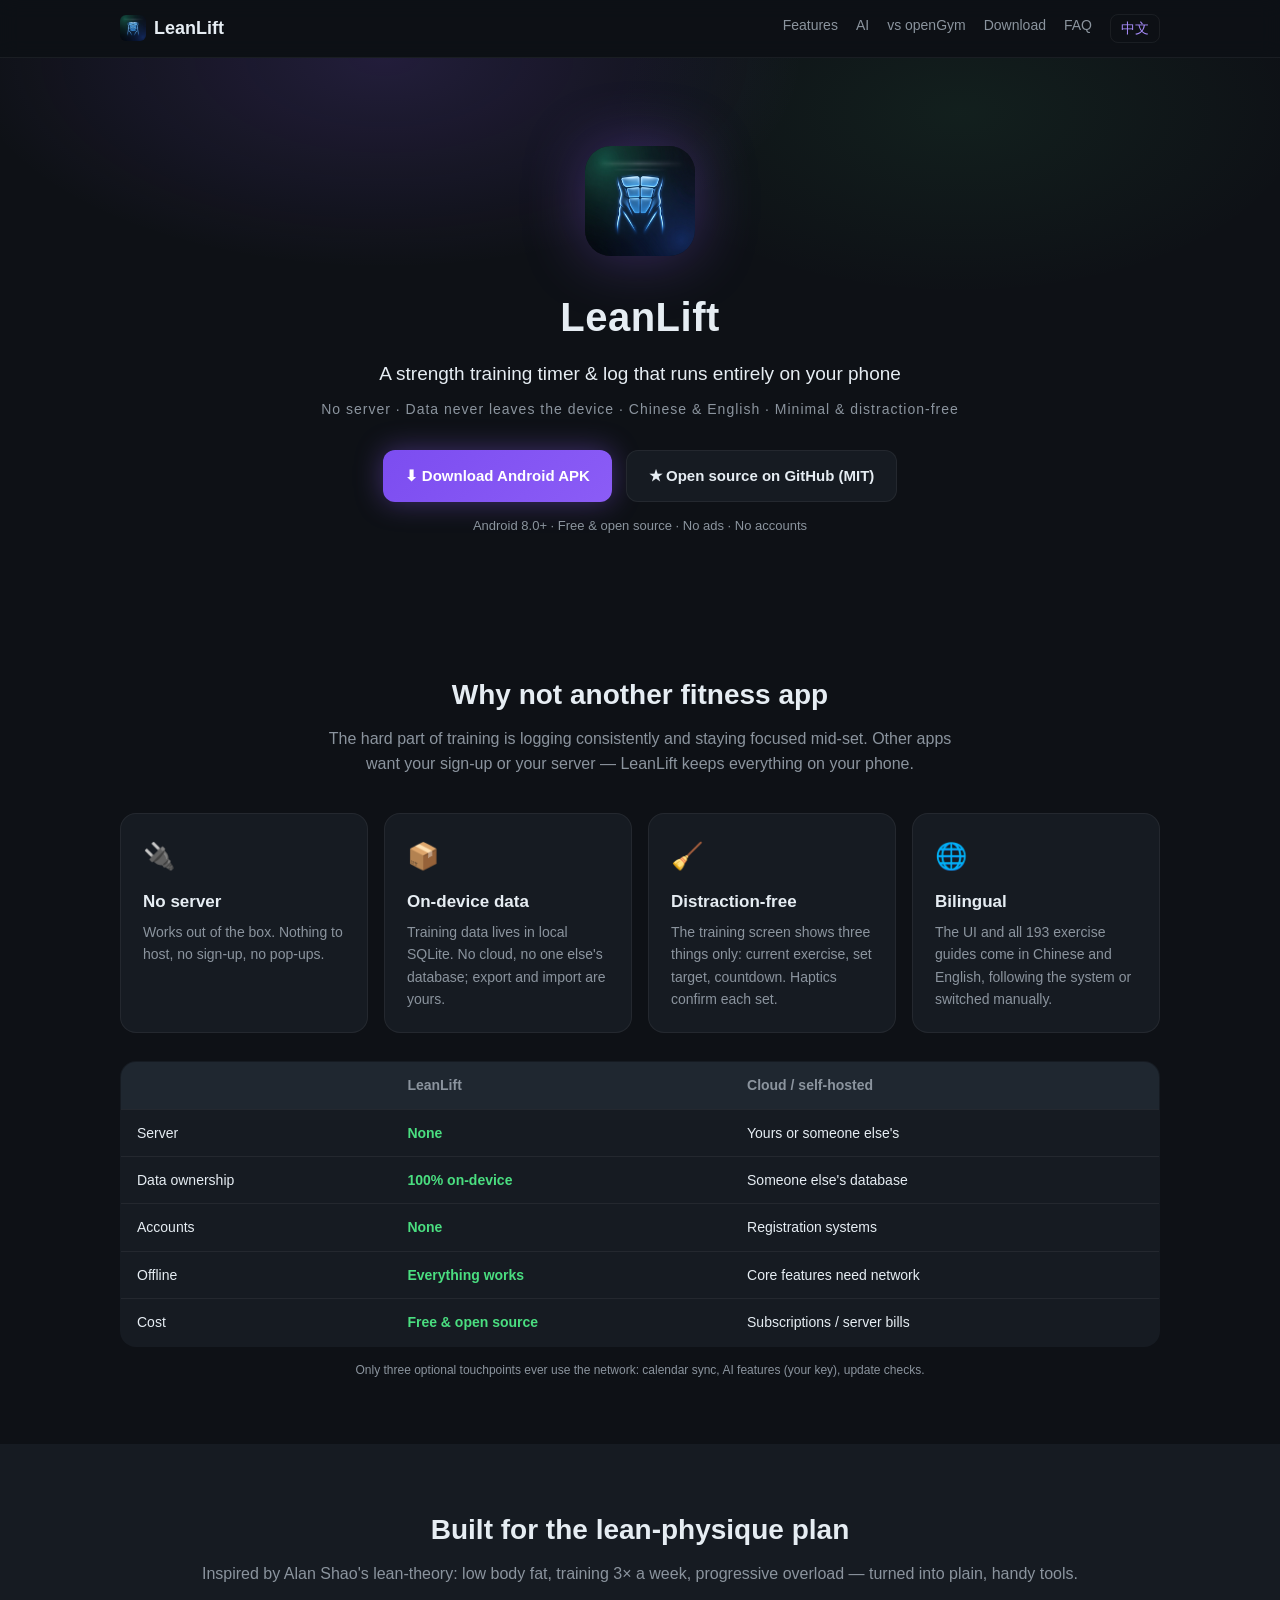
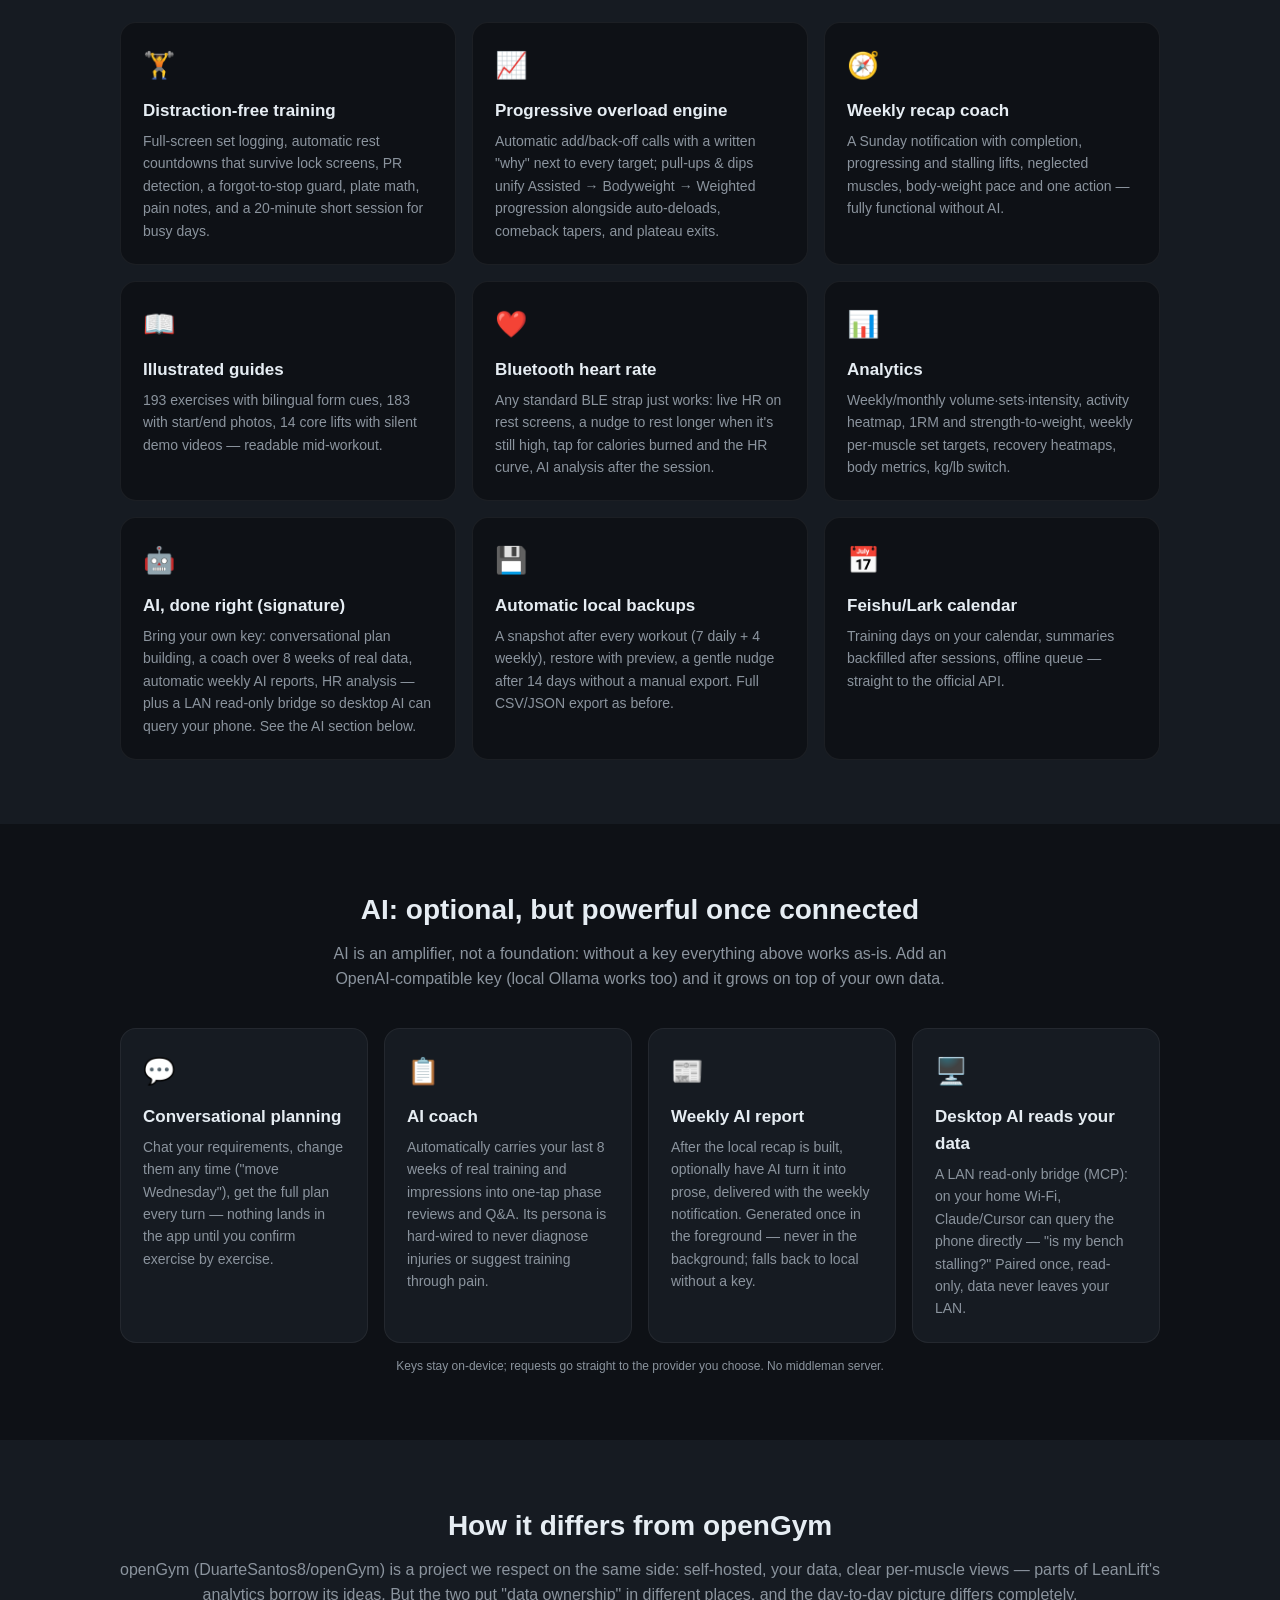
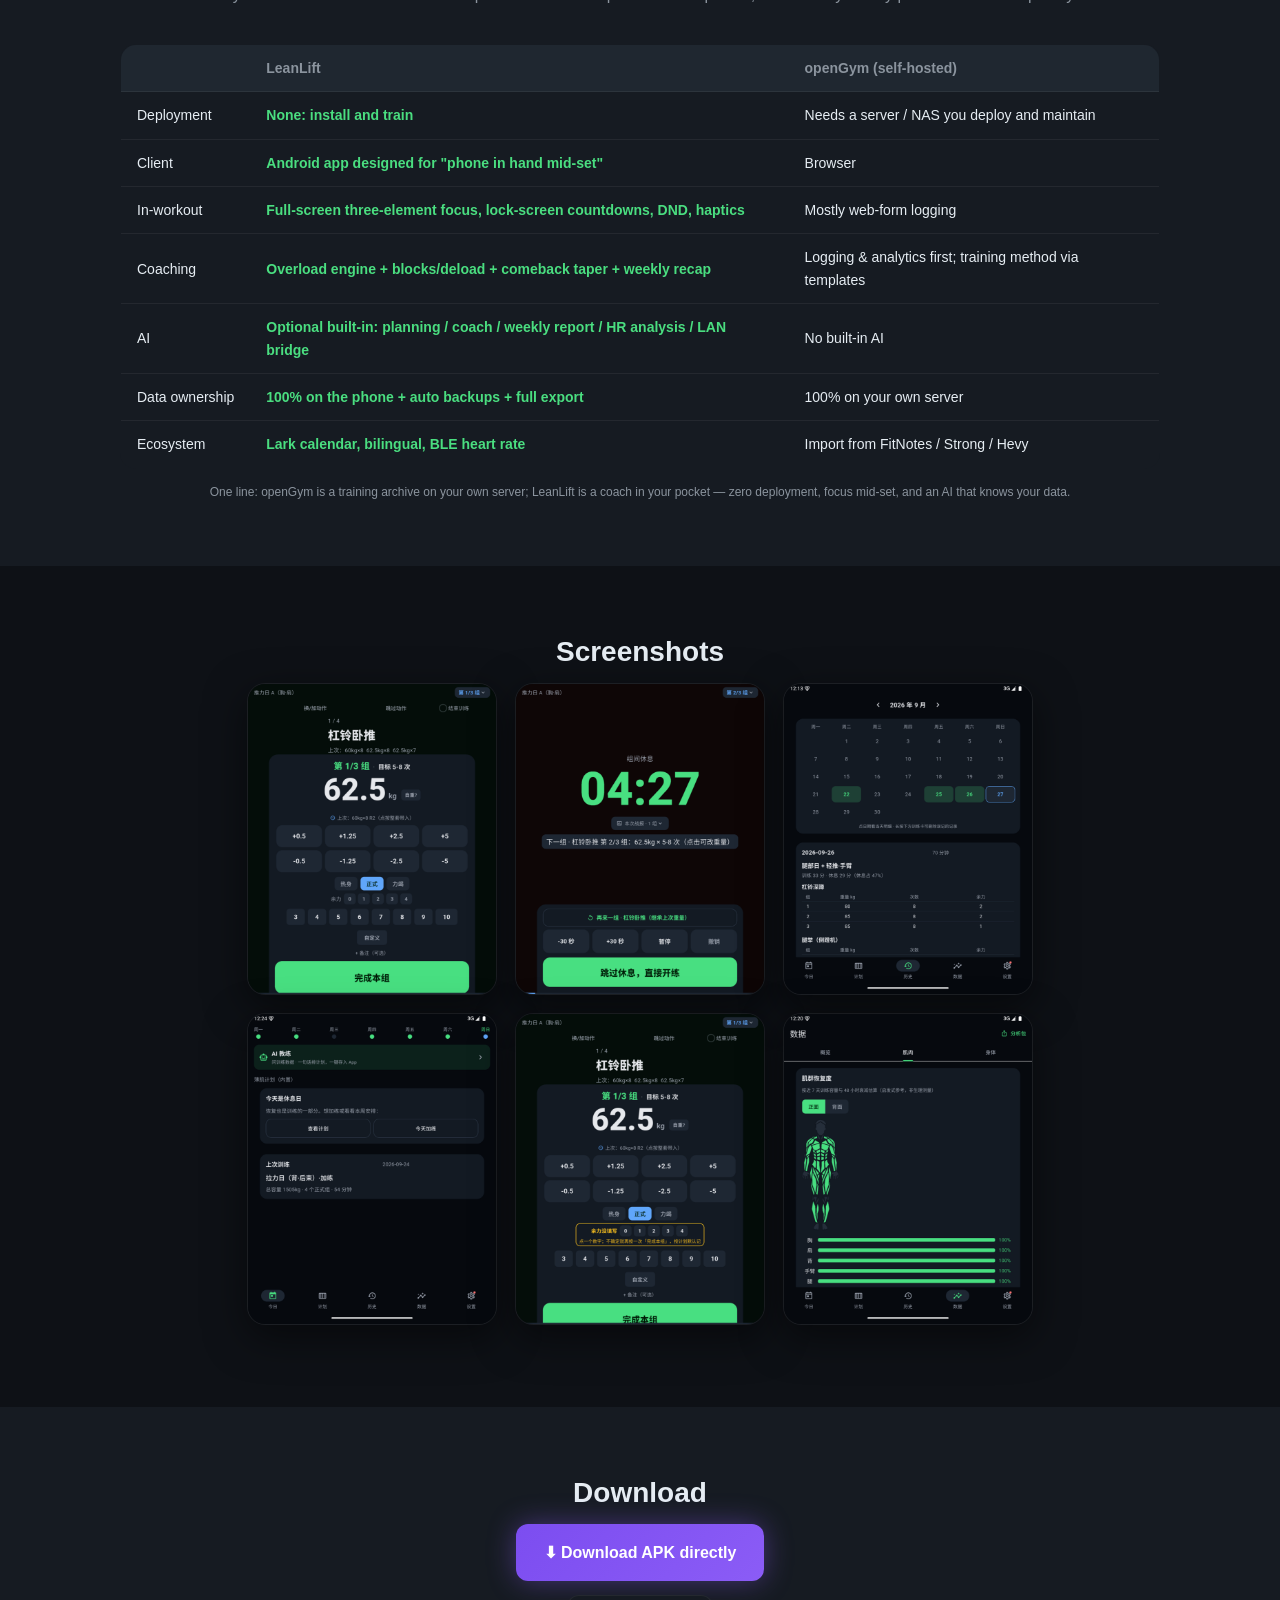
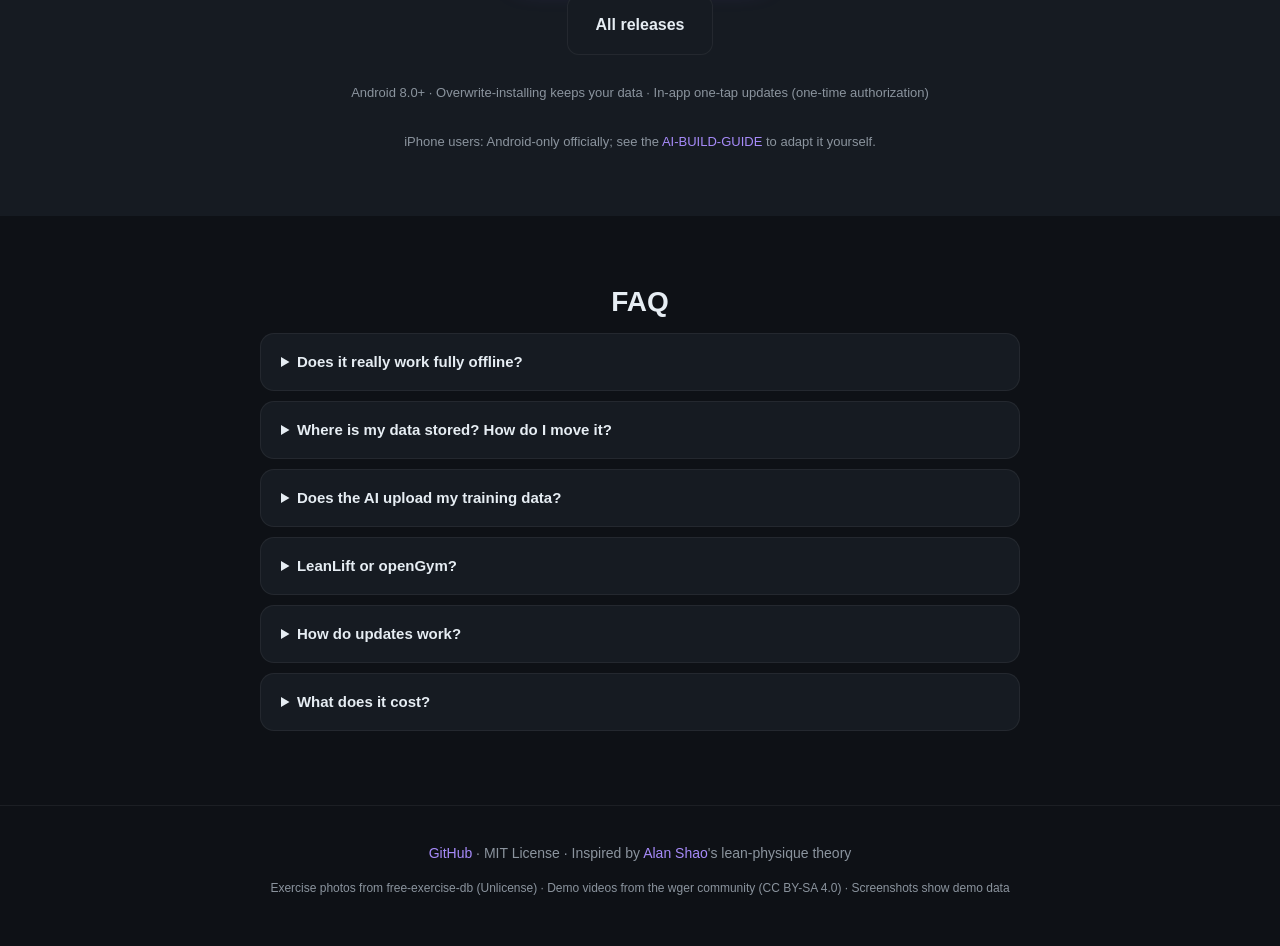
==== commit d6b7c36f: "[ZCode] 同步官网 193 动作与 183 示范照数量，补充辅助与负重进阶说明" ====
--- a/en.html
+++ b/en.html
@@ -47,7 +47,7 @@
     <div class="card"><div class="emoji">🔌</div><h3>No server</h3><p>Works out of the box. Nothing to host, no sign-up, no pop-ups.</p></div>
     <div class="card"><div class="emoji">📦</div><h3>On-device data</h3><p>Training data lives in local SQLite. No cloud, no one else's database; export and import are yours.</p></div>
     <div class="card"><div class="emoji">🧹</div><h3>Distraction-free</h3><p>The training screen shows three things only: current exercise, set target, countdown. Haptics confirm each set.</p></div>
-    <div class="card"><div class="emoji">🌐</div><h3>Bilingual</h3><p>The UI and all 187 exercise guides come in Chinese and English, following the system or switched manually.</p></div>
+    <div class="card"><div class="emoji">🌐</div><h3>Bilingual</h3><p>The UI and all 193 exercise guides come in Chinese and English, following the system or switched manually.</p></div>
   </div>
   <table class="compare">
     <thead><tr><th></th><th class="hl">LeanLift</th><th>Cloud / self-hosted</th></tr></thead>
@@ -67,9 +67,9 @@
   <p class="section-sub">Inspired by Alan Shao's lean-theory: low body fat, training 3× a week, progressive overload — turned into plain, handy tools.</p>
   <div class="grid three">
     <div class="card"><div class="emoji">🏋️</div><h3>Distraction-free training</h3><p>Full-screen set logging, automatic rest countdowns that survive lock screens, PR detection, a forgot-to-stop guard, plate math, pain notes, and a 20-minute short session for busy days.</p></div>
-    <div class="card"><div class="emoji">📈</div><h3>Progressive overload engine</h3><p>Automatic add/back-off calls with a written "why" next to every target; training blocks auto-deload, comebacks after 2+ weeks off start at 85%, and plateaus get three clear exits.</p></div>
+    <div class="card"><div class="emoji">📈</div><h3>Progressive overload engine</h3><p>Automatic add/back-off calls with a written "why" next to every target; pull-ups &amp; dips unify Assisted → Bodyweight → Weighted progression alongside auto-deloads, comeback tapers, and plateau exits.</p></div>
     <div class="card"><div class="emoji">🧭</div><h3>Weekly recap coach</h3><p>A Sunday notification with completion, progressing and stalling lifts, neglected muscles, body-weight pace and one action — fully functional without AI.</p></div>
-    <div class="card"><div class="emoji">📖</div><h3>Illustrated guides</h3><p>187 exercises with bilingual form cues, 177 with start/end photos, 14 core lifts with silent demo videos — readable mid-workout.</p></div>
+    <div class="card"><div class="emoji">📖</div><h3>Illustrated guides</h3><p>193 exercises with bilingual form cues, 183 with start/end photos, 14 core lifts with silent demo videos — readable mid-workout.</p></div>
     <div class="card"><div class="emoji">❤️</div><h3>Bluetooth heart rate</h3><p>Any standard BLE strap just works: live HR on rest screens, a nudge to rest longer when it's still high, tap for calories burned and the HR curve, AI analysis after the session.</p></div>
     <div class="card"><div class="emoji">📊</div><h3>Analytics</h3><p>Weekly/monthly volume·sets·intensity, activity heatmap, 1RM and strength-to-weight, weekly per-muscle set targets, recovery heatmaps, body metrics, kg/lb switch.</p></div>
     <div class="card"><div class="emoji">🤖</div><h3>AI, done right (signature)</h3><p>Bring your own key: conversational plan building, a coach over 8 weeks of real data, automatic weekly AI reports, HR analysis — plus a LAN read-only bridge so desktop AI can query your phone. See the AI section below.</p></div>
